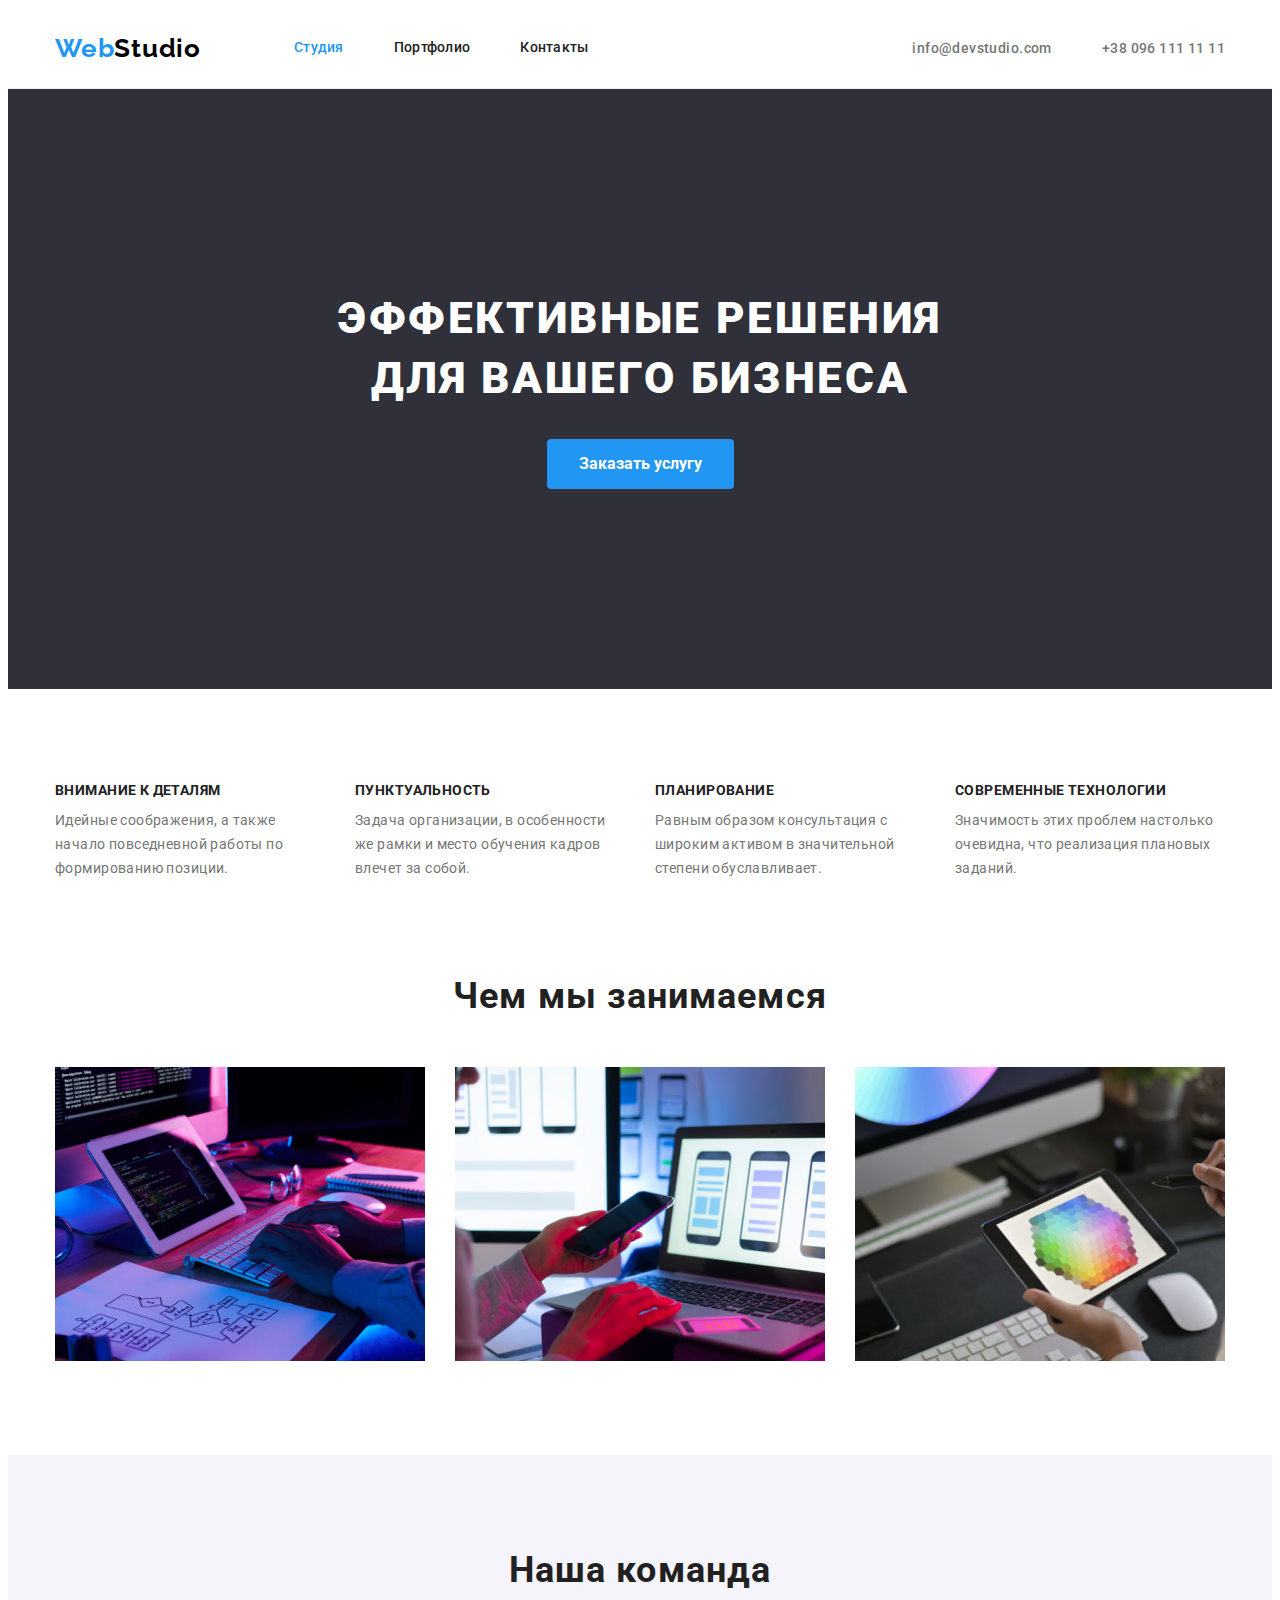
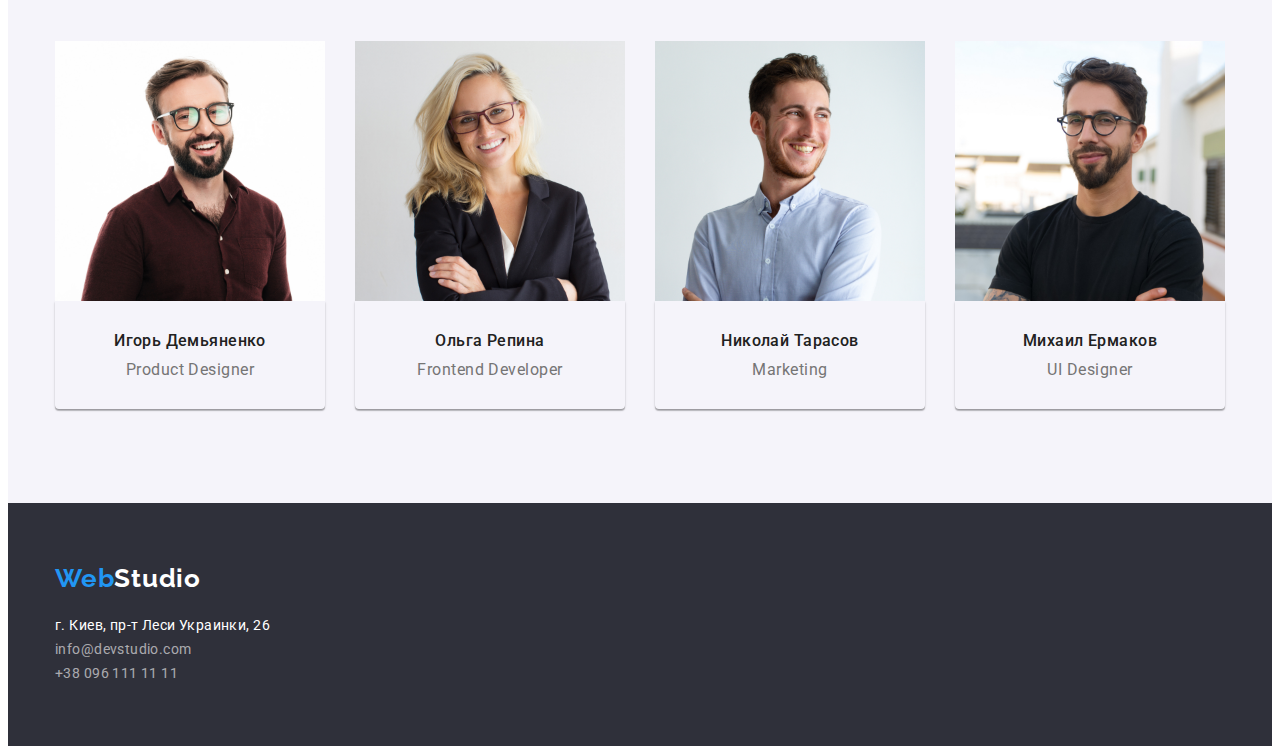
==== index.html @ 3db2ffa8 "Initial commit" ====
<!DOCTYPE html>
<html lang="ru">
<head>
    <meta charset="UTF-8">
    <meta http-equiv="X-UA-Compatible" content="IE=edge">
    <meta name="viewport" content="width=device-width, initial-scale=1.0">
    <title>Document</title>
<link href="https://fonts.googleapis.com/css2?family=Oleo+Script&family=Raleway:wght@700&family=Roboto:wght@400;500;700;900&display=swap" rel="stylesheet">
<link rel="stylesheet" href="https://cdnjs.cloudflare.com/ajax/libs/modern-normalize/1.1.0/modern-normalize.min.css" integrity="sha512-wpPYUAdjBVSE4KJnH1VR1HeZfpl1ub8YT/NKx4PuQ5NmX2tKuGu6U/JRp5y+Y8XG2tV+wKQpNHVUX03MfMFn9Q==" crossorigin="anonymous" referrerpolicy="no-referrer" />
    <link rel="stylesheet" href="./CSS/styles.css">
    <!--<style>
        a {text-decoration: none;}
        li {list-style-type: none;}
    </style>-->
</head>
<body>
    <!--Шапка сайта-->

    <header class="header">
     <div class="container general-nav">
      <nav class="nav header-container">
        <a class="nav-logo-link link" href=""><span class="logo">Web</span>Studio</a>
        <ul class="nav-list list">
            <li class="nav-item item"><a class="nav-link link current" href="./index.html">Студия</a></li>
            <li class="nav-item item"><a class="nav-link link" href="./portfolio.html">Портфолио</a></li>
            <li class="nav-item item"><a class="nav-link link" href="">Контакты</a></li>
        </ul>
      </nav>
        <ul class="header-contact">
            <li class="contact-item item"><a class="contact-link link" href="mailto:info@devstudio.com">info@devstudio.com</a></li>
            <li class="contact-item item"><a class="contact-link link" href="tel:+380961111111">+38 096 111 11 11</a></li>
        </ul>
     </div>
    </header>

<!--Уникальная часть-->
    <main>
        <!--Герой-->
        <section class="hero">
         <div class="container">
            <h1 class="hero-title">Эффективные решения для вашего бизнеса</h1>
            <button class="hero-btn" type="button">Заказать услугу</button>
         </div>
        </section>

         <!--Особенности-->
     <section class="peculiarities">
      <div class="container">
         <h2 class="visually-hidden">Особенности</h2>
         <ul class="peculiarity-list">
            <li class="peculiarity-item item">
                <h3 class="peculiarity-title">Внимание к деталям</h3>
                <p class="peculiarity-text">Идейные соображения, а также начало повседневной работы по формированию позиции.</p>
            </li>
            <li class="peculiarity-item item">
                <h3 class="peculiarity-title">Пунктуальность</h3>
                <p class="peculiarity-text">Задача организации, в особенности же рамки и место обучения кадров влечет за собой.</p>
            </li>
            <li class="peculiarity-item item">
                <h3 class="peculiarity-title">Планирование</h3>
                <p class="peculiarity-text">Равным образом консультация с широким активом в значительной степени обуславливает.</p>
            </li>
            <li class="peculiarity-item item">
                <h3 class="peculiarity-title">Современные технологии</h3>
                <p class="peculiarity-text">Значимость этих проблем настолько очевидна, что реализация плановых заданий.</p>
            </li>
         </ul>
      </div>
     </section>

     <section class="performance">
     <div class="container performance-container">
        <!---Области деятельности-->
        <h2 class="performance-title">Чем мы занимаемся</h2>
        <ul class="performance-list">
            <li class="performance-item item">
                <img class="performance-img" src="./images/img1.jpg" alt="верстка" width="370" height="294">
            </li>
            <li class="performance-item item">
                <img class="performance-img" src="./images/img2.jpg" alt="мобильный дизайн" width="370" height="294">
            </li>
            <li class="performance-item item">
                <img class="performance-img" src="./images/img3.jpg" alt="стилизация" width="370" height="294">
            </li>
        </ul>
     </div>
     </section>
     <section class="team">
        <!---Представители команды-->
     <div class="container">
        <h2 class="team-caption">Наша команда</h2>
        <ul class="team-list">
            <li class="team-item item">
                <img class="team-img" src="./images/imgID.jpg" alt="Демьяненко" width="270" height="260">
                <div class="container-team">
                <h3 class="team-title">Игорь Демьяненко</h3>
                <p class="team-text" lang="en">Product Designer</p>
                </div>
            </li>
            <li class="team-item item">
                <img class="team-img" src="./images/imgOR.jpg" alt="Репина" width="270" height="260">
                <div class="container-team">
                <h3 class="team-title">Ольга Репина</h3>
                <p class="team-text" lang="en">Frontend Developer</p></div> 
            </li>
            <li class="team-item item">
                <img class="team-img" src="./images/imgNT.jpg" alt="Тарасов" width="270" height="260">
                <div class="container-team">
                <h3 class="team-title">Николай Тарасов</h3>
                <p class="team-text" lang="en">Marketing</p></div>
            </li>
            <li class="team-item item">
                <img class="team-img" src="./images/imgME.jpg" alt="Ермаков" width="270" height="260">
                <div class="container-team">
                <h3 class="team-title">Михаил Ермаков</h3> 
                <p class="team-text" lang="en">UI Designer</p></div> 
            </li>
        </ul>
     </div>
     </section>
</main>
    
    <footer class="footer">
     <div class="container">
        <a class="footer-logo-link link" href=""><span class="logo">Web</span>Studio</a>
        <address class="footer-address">
         <ul class="address-list"> 
            <li class="address-item item"><a class="adress-location link" href="https://goo.gl/maps/wizjQyX9kH2uUNJ5A" target="_blank" rel="noopener noreferrer">г. Киев, пр-т Леси Украинки, 26</a></li>
            <li class="address-item item"><a class="address-link link" href="mailto:info@devstudio.com">info@devstudio.com</a></li>
            <li class="address-item item"><a class="address-link link" href="tel:+380961111111">+38 096 111 11 11</a></li>
         </ul>
        </address>
     </div>
    </footer>
</body>
</html>
---- CSS/styles.css ----
*,
*::before,
*::after {
  box-sizing: border-box;
}

:root {
 /*Основные шрифты*/
--main-font: Roboto, sans-serif;
--sacondary-font: Raleway, sans-serif;
 /*Цвет текста*/
--main-color: #757575;
--white-text: #FFFFFF;
--select-color: #2196F3;
--bleak-text: #000000;
--main-grey: #212121;
/*Цвет фона*/
--main-background: #FFFFFF;
--footer-background: #2F303A;
--section-background: #F5F4FA;
/*Цвет кнопок*/
--activ-btn: #188CE8;
/*Цвет рамки*/
--border-style: 1px solid #EEEEEE;
--border-header: 1px solid #ECECEC;
}
h1, h2, h3, h4, h5, p, ul, ol {
    margin-top: 0;
    margin-bottom: 0;
}
ul, ol {
    padding-left: 0;
}

.container {
    margin-left: auto;
    margin-right: auto;
    width: 1200px;
    padding-left: 15px;
    padding-right: 15px;
    /*outline: 2px solid tomato;*/
}
body {
    color: var(--main-color);
    background-color: var(--main-background);
    font-family: var(--main-font);
    font-weight: 400;
    font-size: 14px;
    line-height: 1,71;
    letter-spacing: 0.03em;
}
.header {
    /*position: absolute;
    width: 1600px;
    height: 80px;
    left: 0px;
    top: 0px;*/
    background: var(--main-background);
    border-bottom: var(--border-header);
}
.visually-hidden {
    position: absolute;
  width: 1px;
  height: 1px;
  margin: -1px;
  border: 0;
  padding: 0;
  
  white-space: nowrap;
  clip-path: inset(100%);
  clip: rect(0 0 0 0);
  overflow: hidden;
}
              /*Логотип*/
.nav-logo-link, .footer-logo-link {
    font-family: var(--sacondary-font);
    font-weight: 700;
    font-size: 26px;
    line-height: 1.19;
    letter-spacing: 0.03em;}
.nav-logo-link {
    margin-right: 93px;    
}   

.nav-logo-link {
    color: var(--bleak-text);}
.footer-logo-link {
    color: var(--white-text);}
.logo {
    color: var(--select-color)}
.nav-link {
    display: block;
    padding-top: 32px;
    padding-bottom: 32px;
    /*margin-right: 50px;*/
}
.contact-link {
    display: block;
    padding-top: 32px;
    padding-bottom: 32px;
    /*margin-left: 50px; */  
}
.nav-item {
    margin-right: 50px;
}
.contact-item {
    margin-left: 50px;
}
.nav-item:last-child {
    margin-right: 0;
}
.contact-item:first-child {
    margin-left: 0;
}

.team {
    background-color: var(--section-background);
}
.list {
    padding-left: 0;
    /*margin: 0;
    padding: 0;*/
}
.link {
    text-decoration: none;}
.item {
    list-style-type: none;}
.nav-link {
font-family: var(--main-font);
font-weight: 500;
font-size: 14px;
line-height: 1.14;
letter-spacing: 0.02em;
color: var(--main-grey);
}
.contact-link {
    /*padding-top: 32px;
    padding-bottom: 32px;*/
    font-weight: 500;
    color: var(--main-color);
}
/*.contact-link li {
    outline: 2px solid turquoise;   
}*/
.nav-link:hover,
.nav-link:focus, .contact-link:hover, .contact-link:focus {
    color: var(--select-color);
}
.link.current {
    color: var(--select-color);
}
.header-container, .nav-list, .header-contact {
    display: flex;
}
.nav {
    align-items: center;   
}
.general-nav {
    display: flex;
    align-items: center;
    justify-content: space-between;
}
         /*Герой*/

.hero {
    /*width: 1600px;
height: 600px;
left: 0px;
top: 80px;*/
/*position: absolute;*/
text-align: center;
padding-bottom: 200px;
padding-top: 200px;
background: var(--footer-background);}
.hero-title {
    max-width: 700px;
    margin-left: auto;
    margin-right: auto;
font-family: var(--main-font);
font-weight: 900;
font-size: 44px;
line-height: 1.36;
letter-spacing: 0.06em;
text-transform: uppercase;
margin-bottom: 30px;
color: var(--white-text); }
          /*Кнопка*/
.hero-btn {
    /*width: 200px;
    height: 50px;
    left: 700px;*/
    padding: 10px 32px;
    font-family: var(--main-font);
    font-weight: 700;
    font-size: 16px;
    line-height: 1.88;
    text-align: center;
    border-radius: 4px;
    border: 0;
    border-color: var(--select-color);
    color: var(--white-text);
    background-color: var(--select-color);
}
.hero-btn:hover, .hero-btn:focus {
    background-color: var(--activ-btn);
    border-color: var(--activ-btn);
}
       /*Особенности*/
.performance {
    padding-bottom: 94px;   
}
.peculiarity-list {
    display: flex;
}
.peculiarity-item {
    width: calc(100% - 3*30px/ 4);
}
.peculiarity-item:not(:last-child) {
    margin-right: 30px;
}
.team, .peculiarities {
    padding-bottom: 94px;
    padding-top: 94px;   
}
.peculiarity-title {
    margin-bottom: 10px;
font-family: var(--main-font);
font-weight: 700;
font-size: 14px;
line-height: 1.14;
letter-spacing: 0.03em;
text-transform: uppercase;
color: var(--main-grey)}
.peculiarity-text {
    font-family: var(--main-font);
font-weight: normal400;
font-size: 14px;
line-height: 1.71;
letter-spacing: 0.03em;
color: var(--main-color);
}
      /*Команда*/
.team {
    text-align: center;
background-color: var(--section-background);    
}
.team-item {
    border-radius: 0 0 4px 4px;
    /*background-color: aqua;*/
}
.team-list {
    display: flex;
    /*width: 1600px;
    background-color: var(--section-background);*/
}
.team-caption {
    margin-bottom: 50px;
}
.team-item:not(:last-child) {
    margin-right: 30px;
    width: calc(100% - 3*30px/ 4);
}
.team-img {
   /* margin-bottom: 30px;*/
}
.container-team {
    padding-top: 30px;
    padding-bottom: 30px;
    border-radius: 0 0 4px 4px;
    box-shadow: 0px 1px 3px rgba(0, 0, 0, 0.12), 0px 1px 1px rgba(0, 0, 0, 0.14), 0px 2px 1px rgba(0, 0, 0, 0.2);
}
.team-title {
    font-family: var(--main-font);
    font-weight: 500;
    font-size: 16px;
    line-height: 1.19;
    margin-bottom: 10px;
/*
letter-spacing: 0.03em;*/
color: var(--main-grey);
}
.team-text {
    font-family: var(--main-font);
    font-weight: 400;
    font-size: 16px;
    line-height: 1.19;
/* text-align: center;*/
    letter-spacing: 0.03em;
    /*margin-bottom: 30px;*/
    color: var(--main-color);
}
.performance-list {
    display: flex;
    /*width: calc(100% - 2*30px/ 3); */ 
}
.performance-item:not(:last-child) {
    margin-right: 30px;
}
.performance-title {
    margin-bottom: 50px;
    font-family: var(--main-font);
    font-weight: 700;
    font-size: 36px;
    line-height: 1.17;
    text-align: center;
    letter-spacing: 0.03em;
    color: var(--main-grey);
}
.performance-img, .team-img, .project-img {
    display: block;
}
.team-caption {
    font-family: var(--main-font);
    font-weight: 700;
    font-size: 36px;
    line-height: 1.17;
    text-align: center;
    letter-spacing: 0.03em;
    color: var(--main-grey);
}
          /*Футер*/
.footer {
    padding-top: 60px;
    padding-bottom: 60px;
    /*position: absolute;
    width: 1600px;
    height: 252px;*/
    color: var(--white-text);
    background: var(--footer-background)
}
.footer-address {
    margin-top: 20px;
}
.adress-location, .address-link {
    font-style: normal;
    font-family: var(--main-font);
    font-weight: 400;
    font-size: 14px;
    line-height: 1.71;
}
.adress-location {
    color: var(--white-text)}
.address-link {
        color: rgba(255, 255, 255, 0.6);}

 /*Портфолио*/
 .project {
     padding-top: 94px;
     padding-bottom: 94px;
     /*margin-right: -15px;
    margin-left: -15px;*/
 }
 .filter-list {
     display: flex;
     justify-content: center;
     /*margin-bottom: 34px;
     padding-bottom: 16px;*/
     margin-bottom: 50px;  
 }
 .filter-item:not(:last-child) {
    margin-right: 8px;
}
 .filter-btn {
     cursor: pointer;
    font-family: var(--main-font);
    font-weight: 500;
    font-size: 16px;
    font-style: normal;
    line-height: 1.63;
    text-align: center;
    letter-spacing: 0.03em;
    border-radius: 4px;
    border: 0;
    padding: 6px 22px;
    color: var(--main-grey);
    background: var(--section-background);
 }
 .filter-btn:hover, .filter-btn:focus {
    color: var(--white-text);
    background: var(--select-color);
    /*border-color: #2196F3;*/}
.project-item {
   /* width: calc(100% - 3*30px/3);*/
    margin-right: 30px;
    /*margin-left: 15px;*/
    margin-bottom: 30px;
}
.project-item:nth-child(3n) {
    margin-right: 0;
}
.project-item:nth-last-child(-n + 3) {
    margin-bottom: 0;
}
.project-list {
    list-style: none;
    display: flex;
    flex-wrap: wrap;
    /*justify-content: center;*/
    margin: 0;
    padding: 0;
    }
.container-project {
    padding-top: 20px;
    padding-left: 24px;
    padding-bottom: 20px;
    padding-right: 24px;
    border-right: var(--border-style);
    border-bottom: var(--border-style);
    border-left: var(--border-style);
}
.project-title {
    font-family: var(--main-font);
    font-weight: 700;
    font-size: 18px;
    line-height: 2;
    letter-spacing: 0.06em;
    margin-bottom: 4px;
   
    color: var(--main-grey);}
.project-text {
    font-family: var(--main-font);
    font-weight: 400;
    font-size: 16px;
    line-height: 1.88;
    letter-spacing: 0.03em;
    /*margin-bottom: 20px;
    margin-left: 24px;*/
    color: var(--main-color)}
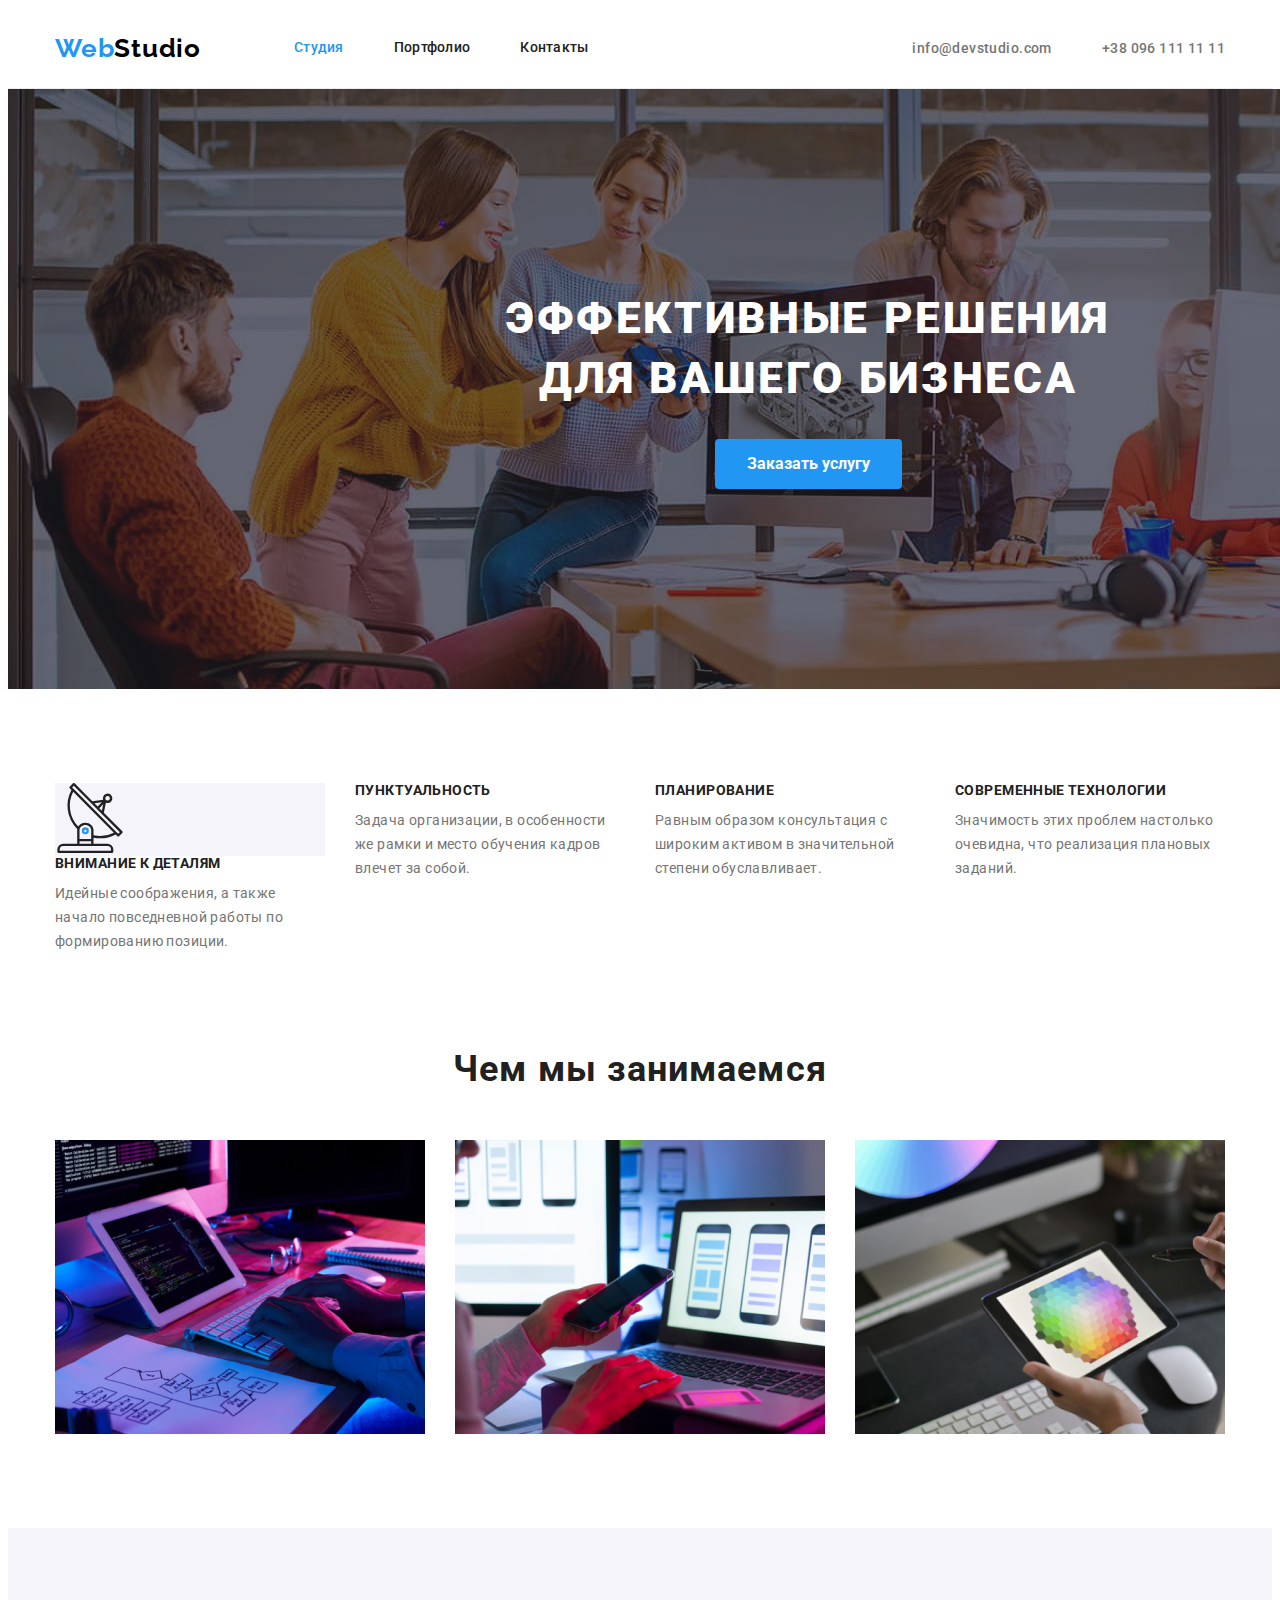
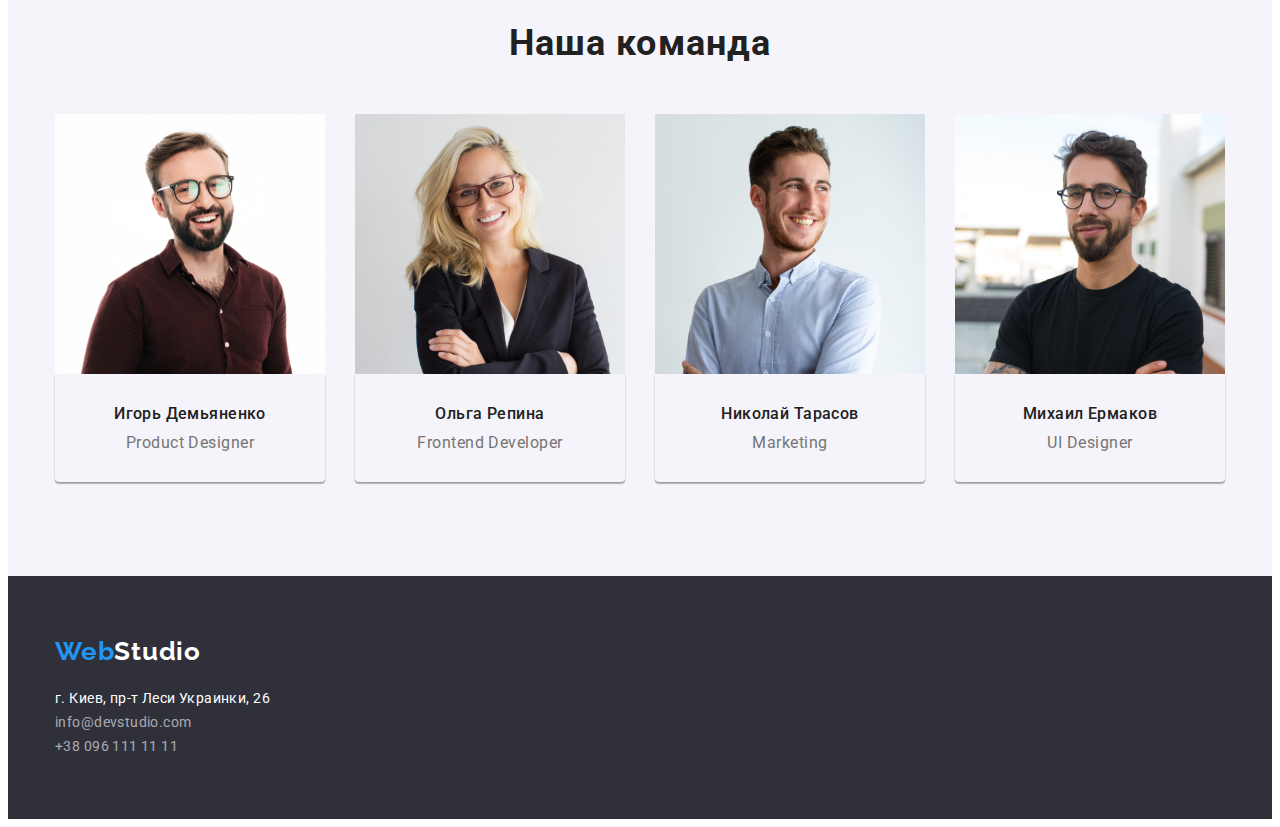
==== commit 7e01c59d: "Устанавливает многослойный фон Героя" ====
--- a/index.html
+++ b/index.html
@@ -49,6 +49,11 @@
          <h2 class="visually-hidden">Особенности</h2>
          <ul class="peculiarity-list">
             <li class="peculiarity-item item">
+                <div class="peculiarity">
+                <svg class="icon-peculiarity" width="70" height="70">
+                 <use href="./images/icons.svg#antenna"></use>
+                </svg>
+                </div>
                 <h3 class="peculiarity-title">Внимание к деталям</h3>
                 <p class="peculiarity-text">Идейные соображения, а также начало повседневной работы по формированию позиции.</p>
             </li>
--- a/CSS/styles.css
+++ b/CSS/styles.css
@@ -163,15 +163,23 @@
          /*Герой*/
 
 .hero {
-    /*width: 1600px;
+width: 1600px;
 height: 600px;
+margin-left: auto;
+margin-right: auto;/*
 left: 0px;
 top: 80px;*/
 /*position: absolute;*/
 text-align: center;
 padding-bottom: 200px;
 padding-top: 200px;
-background: var(--footer-background);}
+background-image:
+linear-gradient( to right, rgba(47, 48, 58, 0.4), rgba(47, 48, 58, 0.4)),
+url(../images/Hero.jpg);
+background-color: var(--footer-background);
+background-repeat: no-repeat;
+background-position: center;
+background-size: cover;}
 .hero-title {
     max-width: 700px;
     margin-left: auto;
@@ -209,6 +217,12 @@
 .performance {
     padding-bottom: 94px;   
 }
+.peculiarity {
+    background-color: var(--section-background);
+}
+.icon-peculiarity {
+ fill: tomato;   
+}
 .peculiarity-list {
     display: flex;
 }
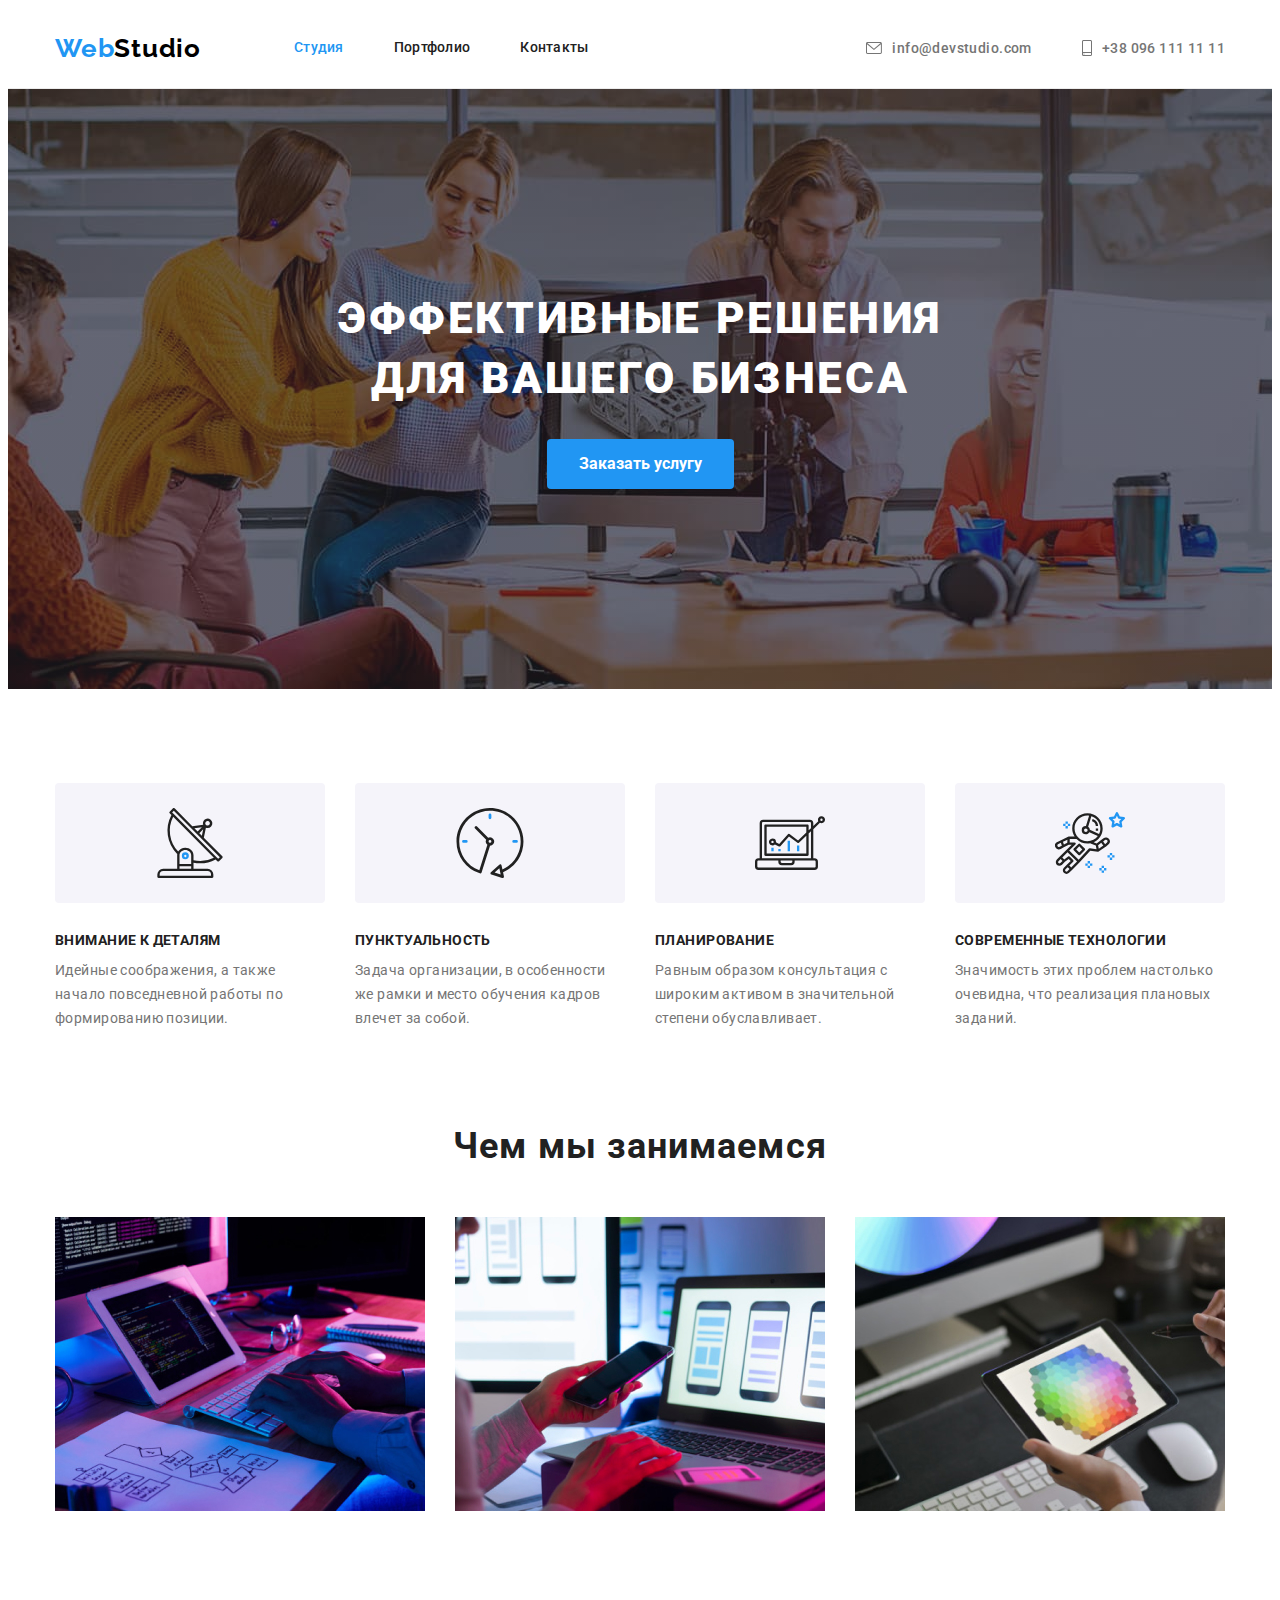
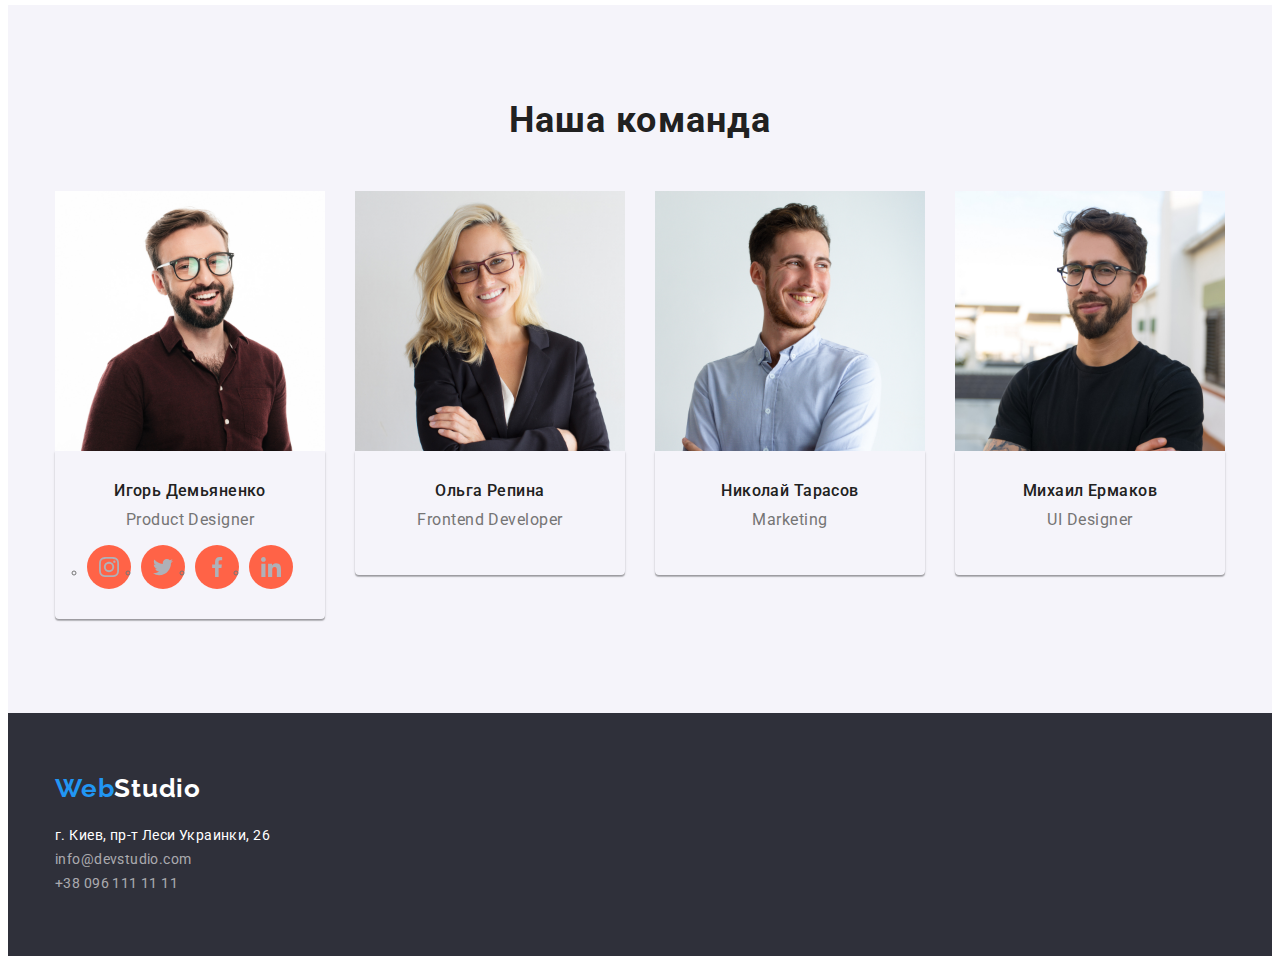
==== commit 44fb67a0: "Добавляет ссылки на соцсети в команде" ====
--- a/index.html
+++ b/index.html
@@ -27,8 +27,16 @@
         </ul>
       </nav>
         <ul class="header-contact">
-            <li class="contact-item item"><a class="contact-link link" href="mailto:info@devstudio.com">info@devstudio.com</a></li>
-            <li class="contact-item item"><a class="contact-link link" href="tel:+380961111111">+38 096 111 11 11</a></li>
+            <li class="contact-item item">
+                <a class="contact-link link" href="mailto:info@devstudio.com">
+                    <svg class="icon-contact" width="16" height="12">
+                        <use href="./images/icons.svg#envelope"></use>
+                       </svg>info@devstudio.com</a></li>
+            <li class="contact-item item">
+                <a class="contact-link link" href="tel:+380961111111">
+                    <svg class="icon-contact" width="10" height="16">
+                        <use href="./images/icons.svg#smartphone"></use>
+                       </svg>+38 096 111 11 11</a></li>
         </ul>
      </div>
     </header>
@@ -58,14 +66,29 @@
                 <p class="peculiarity-text">Идейные соображения, а также начало повседневной работы по формированию позиции.</p>
             </li>
             <li class="peculiarity-item item">
+                <div class="peculiarity">
+                    <svg class="icon-peculiarity" width="70" height="70">
+                     <use href="./images/icons.svg#clock"></use>
+                    </svg>
+                    </div>
                 <h3 class="peculiarity-title">Пунктуальность</h3>
                 <p class="peculiarity-text">Задача организации, в особенности же рамки и место обучения кадров влечет за собой.</p>
             </li>
             <li class="peculiarity-item item">
+                <div class="peculiarity">
+                    <svg class="icon-peculiarity" width="70" height="70">
+                     <use href="./images/icons.svg#diagram"></use>
+                    </svg>
+                    </div>
                 <h3 class="peculiarity-title">Планирование</h3>
                 <p class="peculiarity-text">Равным образом консультация с широким активом в значительной степени обуславливает.</p>
             </li>
             <li class="peculiarity-item item">
+                <div class="peculiarity">
+                    <svg class="icon-peculiarity" width="70" height="70">
+                     <use href="./images/icons.svg#astronaut"></use>
+                    </svg>
+                    </div>
                 <h3 class="peculiarity-title">Современные технологии</h3>
                 <p class="peculiarity-text">Значимость этих проблем настолько очевидна, что реализация плановых заданий.</p>
             </li>
@@ -100,6 +123,26 @@
                 <div class="container-team">
                 <h3 class="team-title">Игорь Демьяненко</h3>
                 <p class="team-text" lang="en">Product Designer</p>
+                <ul class="social-networks">
+                    <li class="socials-item">
+                        <a class="socials-link" href="">
+                         <svg class="socials-icon" width="20" height="20"><use href="./images/icons.svg#instagram"></use></svg>
+                        </a>
+                    </li>
+                    <li class="socials-item"><a class="socials-link" href="">
+                        <svg class="socials-icon" width="20" height="20"><use href="./images/icons.svg#twitter"></use></svg>
+                    </a></li>
+                    <li class="socials-item">
+                        <a class="socials-link" href="">
+                            <svg class="socials-icon" width="20" height="20"><use href="./images/icons.svg#facebook"></use></svg>
+                           </a>
+                    </li>
+                    <li class="socials-item">
+                        <a class="socials-link" href="">
+                            <svg class="socials-icon" width="20" height="20"><use href="./images/icons.svg#linkedin"></use></svg>
+                           </a>
+                    </li>
+                </ul>
                 </div>
             </li>
             <li class="team-item item">
--- a/CSS/styles.css
+++ b/CSS/styles.css
@@ -23,6 +23,8 @@
 /*Цвет рамки*/
 --border-style: 1px solid #EEEEEE;
 --border-header: 1px solid #ECECEC;
+/**/
+--icon: #AFB1B8;
 }
 h1, h2, h3, h4, h5, p, ul, ol {
     margin-top: 0;
@@ -103,7 +105,13 @@
 .nav-item {
     margin-right: 50px;
 }
+.icon-contact {
+    margin-right: 10px;
+    fill: currentColor;
+}
 .contact-item {
+    display: flex;
+    align-items: center;
     margin-left: 50px;
 }
 .nav-item:last-child {
@@ -136,6 +144,8 @@
 .contact-link {
     /*padding-top: 32px;
     padding-bottom: 32px;*/
+    display: flex;
+    align-items: center;
     font-weight: 500;
     color: var(--main-color);
 }
@@ -146,6 +156,9 @@
 .nav-link:focus, .contact-link:hover, .contact-link:focus {
     color: var(--select-color);
 }
+/*.contact-link .icon-contact:hover, .contact-link .icon-contact:focus {
+    fill: accent color;
+}*/
 .link.current {
     color: var(--select-color);
 }
@@ -163,7 +176,7 @@
          /*Герой*/
 
 .hero {
-width: 1600px;
+max-width: 1600px;
 height: 600px;
 margin-left: auto;
 margin-right: auto;/*
@@ -218,10 +231,18 @@
     padding-bottom: 94px;   
 }
 .peculiarity {
+    width: 270px;
+    height: 120px;
+    display: flex;
+    justify-content: center;
+    align-items: center;
+    border-radius: 4px;
+    margin-bottom: 30px;
     background-color: var(--section-background);
 }
 .icon-peculiarity {
- fill: tomato;   
+    
+   
 }
 .peculiarity-list {
     display: flex;
@@ -300,7 +321,7 @@
     line-height: 1.19;
 /* text-align: center;*/
     letter-spacing: 0.03em;
-    /*margin-bottom: 30px;*/
+    margin-bottom: 16px;
     color: var(--main-color);
 }
 .performance-list {
@@ -331,6 +352,27 @@
     text-align: center;
     letter-spacing: 0.03em;
     color: var(--main-grey);
+}
+.social-networks {
+    display: flex;
+    justify-content: center;
+    align-items: center;
+}
+.socials-item:not(:last-child) {
+margin-right: 10px;
+}
+.socials-link {
+    display: flex;
+    justify-content: center;
+    align-items: center;
+    width: 44px;
+    height: 44px;
+    border-radius: 50%;
+    text-align: center;
+    background-color: tomato;
+}
+.socials-icon {
+    fill: var(--icon);
 }
           /*Футер*/
 .footer {
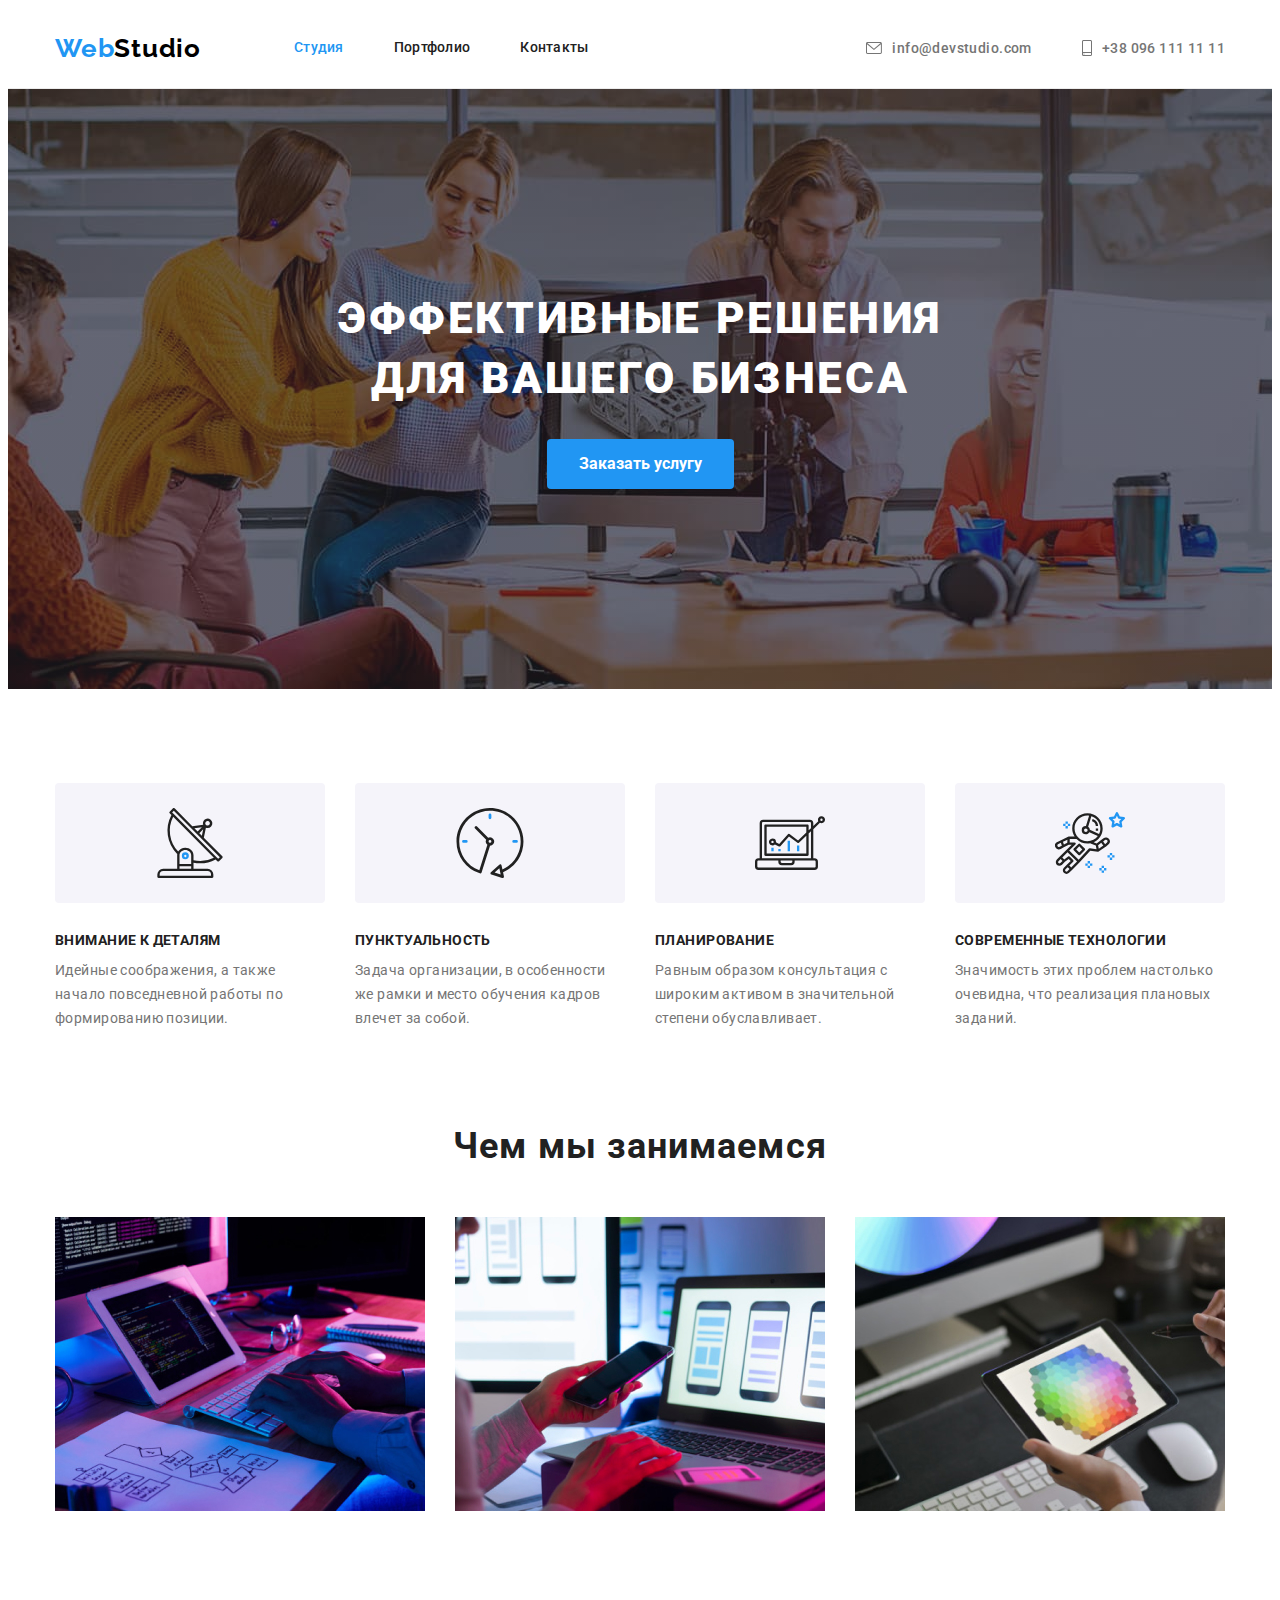
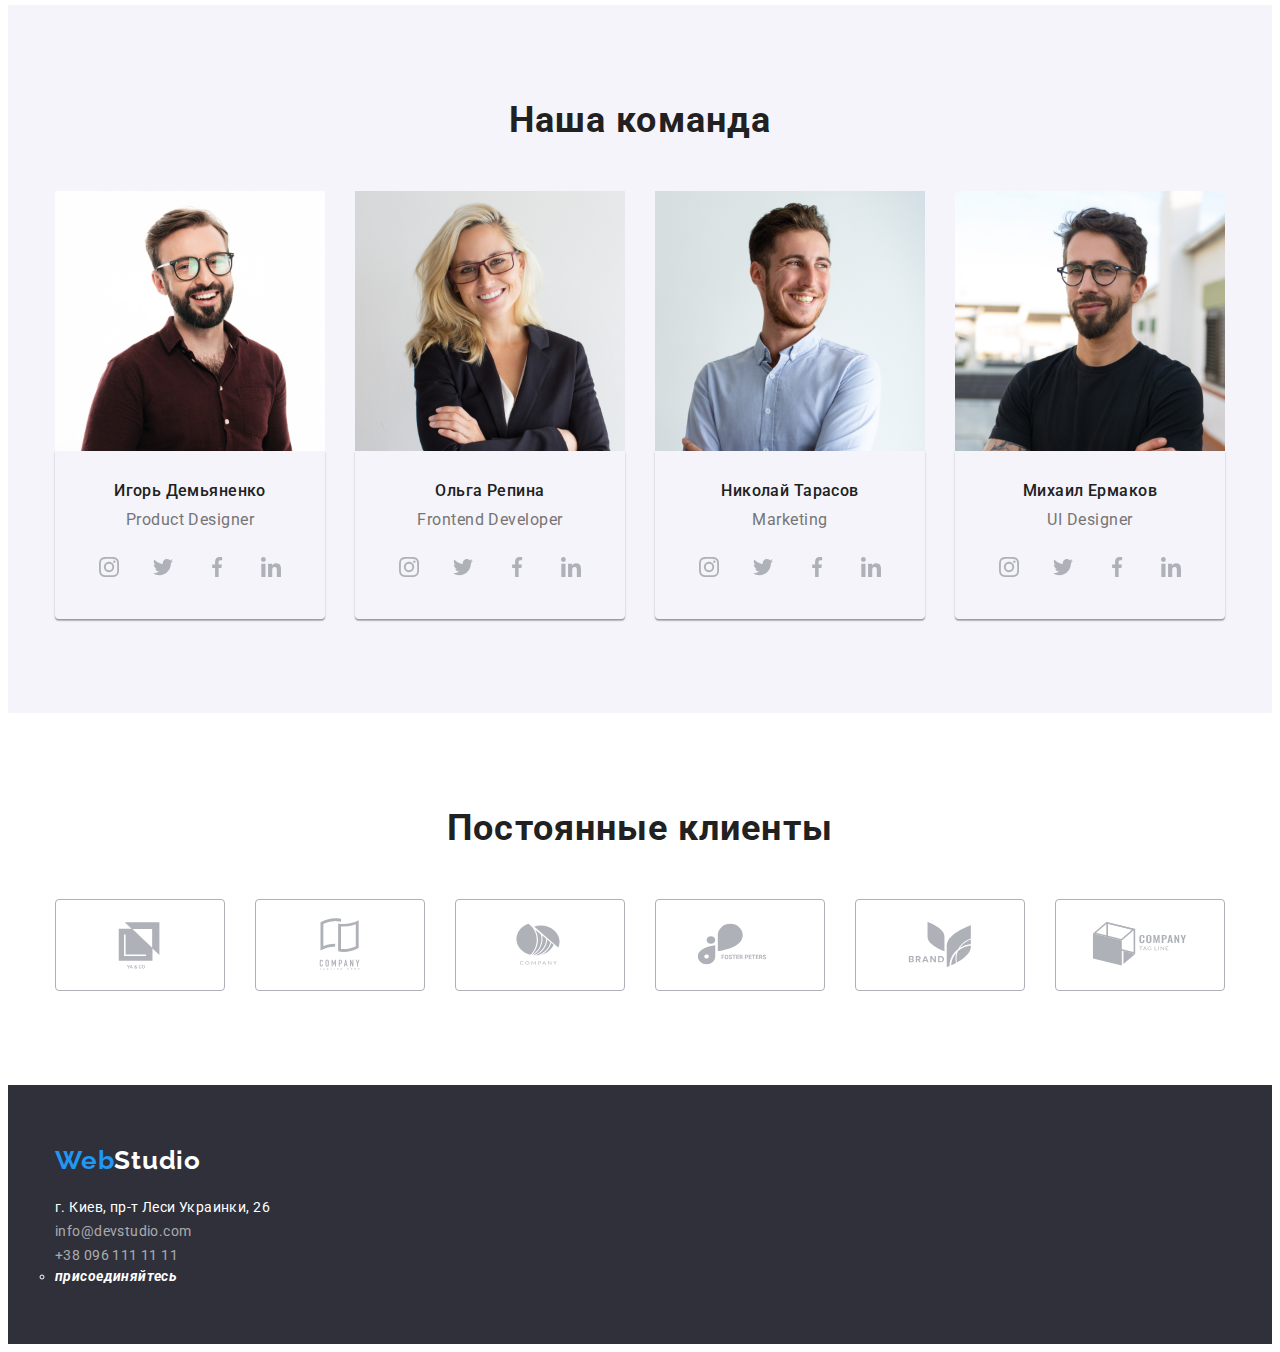
==== commit 2e8cb53b: "Добавляет секцию "клиенты"" ====
--- a/index.html
+++ b/index.html
@@ -124,20 +124,20 @@
                 <h3 class="team-title">Игорь Демьяненко</h3>
                 <p class="team-text" lang="en">Product Designer</p>
                 <ul class="social-networks">
-                    <li class="socials-item">
+                    <li class="socials-item item">
                         <a class="socials-link" href="">
                          <svg class="socials-icon" width="20" height="20"><use href="./images/icons.svg#instagram"></use></svg>
                         </a>
                     </li>
-                    <li class="socials-item"><a class="socials-link" href="">
+                    <li class="socials-item item"><a class="socials-link" href="">
                         <svg class="socials-icon" width="20" height="20"><use href="./images/icons.svg#twitter"></use></svg>
                     </a></li>
-                    <li class="socials-item">
+                    <li class="socials-item item">
                         <a class="socials-link" href="">
                             <svg class="socials-icon" width="20" height="20"><use href="./images/icons.svg#facebook"></use></svg>
                            </a>
                     </li>
-                    <li class="socials-item">
+                    <li class="socials-item item">
                         <a class="socials-link" href="">
                             <svg class="socials-icon" width="20" height="20"><use href="./images/icons.svg#linkedin"></use></svg>
                            </a>
@@ -149,35 +149,156 @@
                 <img class="team-img" src="./images/imgOR.jpg" alt="Репина" width="270" height="260">
                 <div class="container-team">
                 <h3 class="team-title">Ольга Репина</h3>
-                <p class="team-text" lang="en">Frontend Developer</p></div> 
+                <p class="team-text" lang="en">Frontend Developer</p>
+                <ul class="social-networks">
+                    <li class="socials-item item">
+                        <a class="socials-link" href="">
+                         <svg class="socials-icon" width="20" height="20"><use href="./images/icons.svg#instagram"></use></svg>
+                        </a>
+                    </li>
+                    <li class="socials-item item"><a class="socials-link" href="">
+                        <svg class="socials-icon" width="20" height="20"><use href="./images/icons.svg#twitter"></use></svg>
+                    </a></li>
+                    <li class="socials-item item">
+                        <a class="socials-link" href="">
+                            <svg class="socials-icon" width="20" height="20"><use href="./images/icons.svg#facebook"></use></svg>
+                           </a>
+                    </li>
+                    <li class="socials-item item">
+                        <a class="socials-link" href="">
+                            <svg class="socials-icon" width="20" height="20"><use href="./images/icons.svg#linkedin"></use></svg>
+                           </a>
+                    </li>
+                </ul>
+        
+            </div> 
             </li>
             <li class="team-item item">
                 <img class="team-img" src="./images/imgNT.jpg" alt="Тарасов" width="270" height="260">
                 <div class="container-team">
-                <h3 class="team-title">Николай Тарасов</h3>
-                <p class="team-text" lang="en">Marketing</p></div>
+                 <h3 class="team-title">Николай Тарасов</h3>
+                 <p class="team-text" lang="en">Marketing</p>
+                 <ul class="social-networks">
+                    <li class="socials-item item">
+                        <a class="socials-link" href="">
+                         <svg class="socials-icon" width="20" height="20"><use href="./images/icons.svg#instagram"></use></svg>
+                        </a>
+                    </li>
+                    <li class="socials-item item"><a class="socials-link" href="">
+                        <svg class="socials-icon" width="20" height="20"><use href="./images/icons.svg#twitter"></use></svg>
+                    </a></li>
+                    <li class="socials-item item">
+                        <a class="socials-link" href="">
+                            <svg class="socials-icon" width="20" height="20"><use href="./images/icons.svg#facebook"></use></svg>
+                           </a>
+                    </li>
+                    <li class="socials-item item">
+                        <a class="socials-link" href="">
+                            <svg class="socials-icon" width="20" height="20"><use href="./images/icons.svg#linkedin"></use></svg>
+                           </a>
+                    </li>
+                  </ul>
+            </div>
             </li>
             <li class="team-item item">
                 <img class="team-img" src="./images/imgME.jpg" alt="Ермаков" width="270" height="260">
                 <div class="container-team">
                 <h3 class="team-title">Михаил Ермаков</h3> 
-                <p class="team-text" lang="en">UI Designer</p></div> 
+                <p class="team-text" lang="en">UI Designer</p>
+                <ul class="social-networks">
+                    <li class="socials-item item">
+                        <a class="socials-link" href="">
+                         <svg class="socials-icon" width="20" height="20"><use href="./images/icons.svg#instagram"></use></svg>
+                        </a>
+                    </li>
+                    <li class="socials-item item"><a class="socials-link" href="">
+                        <svg class="socials-icon" width="20" height="20"><use href="./images/icons.svg#twitter"></use></svg>
+                    </a></li>
+                    <li class="socials-item item">
+                        <a class="socials-link" href="">
+                            <svg class="socials-icon" width="20" height="20"><use href="./images/icons.svg#facebook"></use></svg>
+                           </a>
+                    </li>
+                    <li class="socials-item item">
+                        <a class="socials-link" href="">
+                            <svg class="socials-icon" width="20" height="20"><use href="./images/icons.svg#linkedin"></use></svg>
+                           </a>
+                    </li>
+                </ul>
+            </div> 
             </li>
         </ul>
      </div>
+     </section>
+     <!--Постоянные клиенты-->
+     <section class="clients">
+         <div class="container">
+             <h2 class="clients-title">Постоянные клиенты</h2>
+             <ul class="clients-list">
+                <li class="clients-item item">
+                 <a class="clients-link link" href="">
+                 <svg class="clients-icon" width="106" height="60">
+                 <use href="./images/icons.svg#Logo1"></use>
+                 </svg>
+                 </a>
+                </li>
+                <li class="clients-item item">
+                    <a class="clients-link link" href="">
+                    <svg class="clients-icon" width="106" height="60">
+                    <use href="./images/icons.svg#Logo2"></use>
+                    </svg>
+                    </a></li>
+                <li class="clients-item item">
+                    <a class="clients-link link" href="">
+                    <svg class="clients-icon" width="106" height="60">
+                    <use href="./images/icons.svg#Logo3"></use>
+                    </svg>
+                    </a></li>
+                <li class="clients-item item">
+                    <a class="clients-link link" href="">
+                    <svg class="clients-icon" width="106" height="60">
+                    <use href="./images/icons.svg#Logo4"></use>
+                    </svg>
+                    </a></li>
+                <li class="clients-item item">
+                    <a class="clients-link link" href="">
+                    <svg class="clients-icon" width="106" height="60">
+                    <use href="./images/icons.svg#Logo5"></use>
+                    </svg>
+                    </a></li>
+                <li class="clients-item item">
+                    <a class="clients-link link" href="">
+                    <svg class="clients-icon" width="106" height="60">
+                    <use href="./images/icons.svg#Logo6"></use>
+                    </svg>
+                    </a></li>
+                 </ul>
+             
+         </div>
      </section>
 </main>
     
     <footer class="footer">
      <div class="container">
-        <a class="footer-logo-link link" href=""><span class="logo">Web</span>Studio</a>
-        <address class="footer-address">
+     <ul class="footer-list">
+         <li class="item">
+         <a class="footer-logo-link link" href=""><span class="logo">Web</span>Studio</a>
+         <address class="footer-address">
          <ul class="address-list"> 
             <li class="address-item item"><a class="adress-location link" href="https://goo.gl/maps/wizjQyX9kH2uUNJ5A" target="_blank" rel="noopener noreferrer">г. Киев, пр-т Леси Украинки, 26</a></li>
             <li class="address-item item"><a class="address-link link" href="mailto:info@devstudio.com">info@devstudio.com</a></li>
             <li class="address-item item"><a class="address-link link" href="tel:+380961111111">+38 096 111 11 11</a></li>
-         </ul>
+         </li>
+         <li class="">
+             <strong>присоединяйтесь</strong>
+             <ul>
+                 
+             </ul>
+
+         </li>
+        </ul>
         </address>
+     </ul>
      </div>
     </footer>
 </body>
--- a/CSS/styles.css
+++ b/CSS/styles.css
@@ -253,7 +253,7 @@
 .peculiarity-item:not(:last-child) {
     margin-right: 30px;
 }
-.team, .peculiarities {
+.team, .peculiarities, .clients {
     padding-bottom: 94px;
     padding-top: 94px;   
 }
@@ -324,11 +324,11 @@
     margin-bottom: 16px;
     color: var(--main-color);
 }
-.performance-list {
+.performance-list, .clients-list {
     display: flex;
     /*width: calc(100% - 2*30px/ 3); */ 
 }
-.performance-item:not(:last-child) {
+.performance-item:not(:last-child), .clients-item:not(:last-child) {
     margin-right: 30px;
 }
 .performance-title {
@@ -344,7 +344,7 @@
 .performance-img, .team-img, .project-img {
     display: block;
 }
-.team-caption {
+.team-caption, .clients-title {
     font-family: var(--main-font);
     font-weight: 700;
     font-size: 36px;
@@ -369,10 +369,39 @@
     height: 44px;
     border-radius: 50%;
     text-align: center;
-    background-color: tomato;
+    background-color: none;
 }
 .socials-icon {
     fill: var(--icon);
+}
+.socials-link:hover, .socials-link:focus {
+    background-color: var(--select-color);
+}
+.socials-icon:hover, .socials-icon:focus {
+    fill: var(--white-text);
+}
+/*Постоянные клиенты*/
+.clients-title{
+margin-bottom: 50px;
+}
+.clients-link {
+    display: flex;
+    justify-content: center;
+    align-items: center;
+    width: 170px;
+    height: 92px;
+    border: 1px solid var(--icon);
+    box-sizing: border-box;
+    border-radius: 4px;
+}
+.clients-icon {
+    fill: var(--icon);
+}
+.clients-link:hover, .clients-link:focus {
+    border-color: var(--select-color);
+}
+.clients-icon:hover, .clients-icon:focus {
+    fill: var(--select-color);
 }
           /*Футер*/
 .footer {
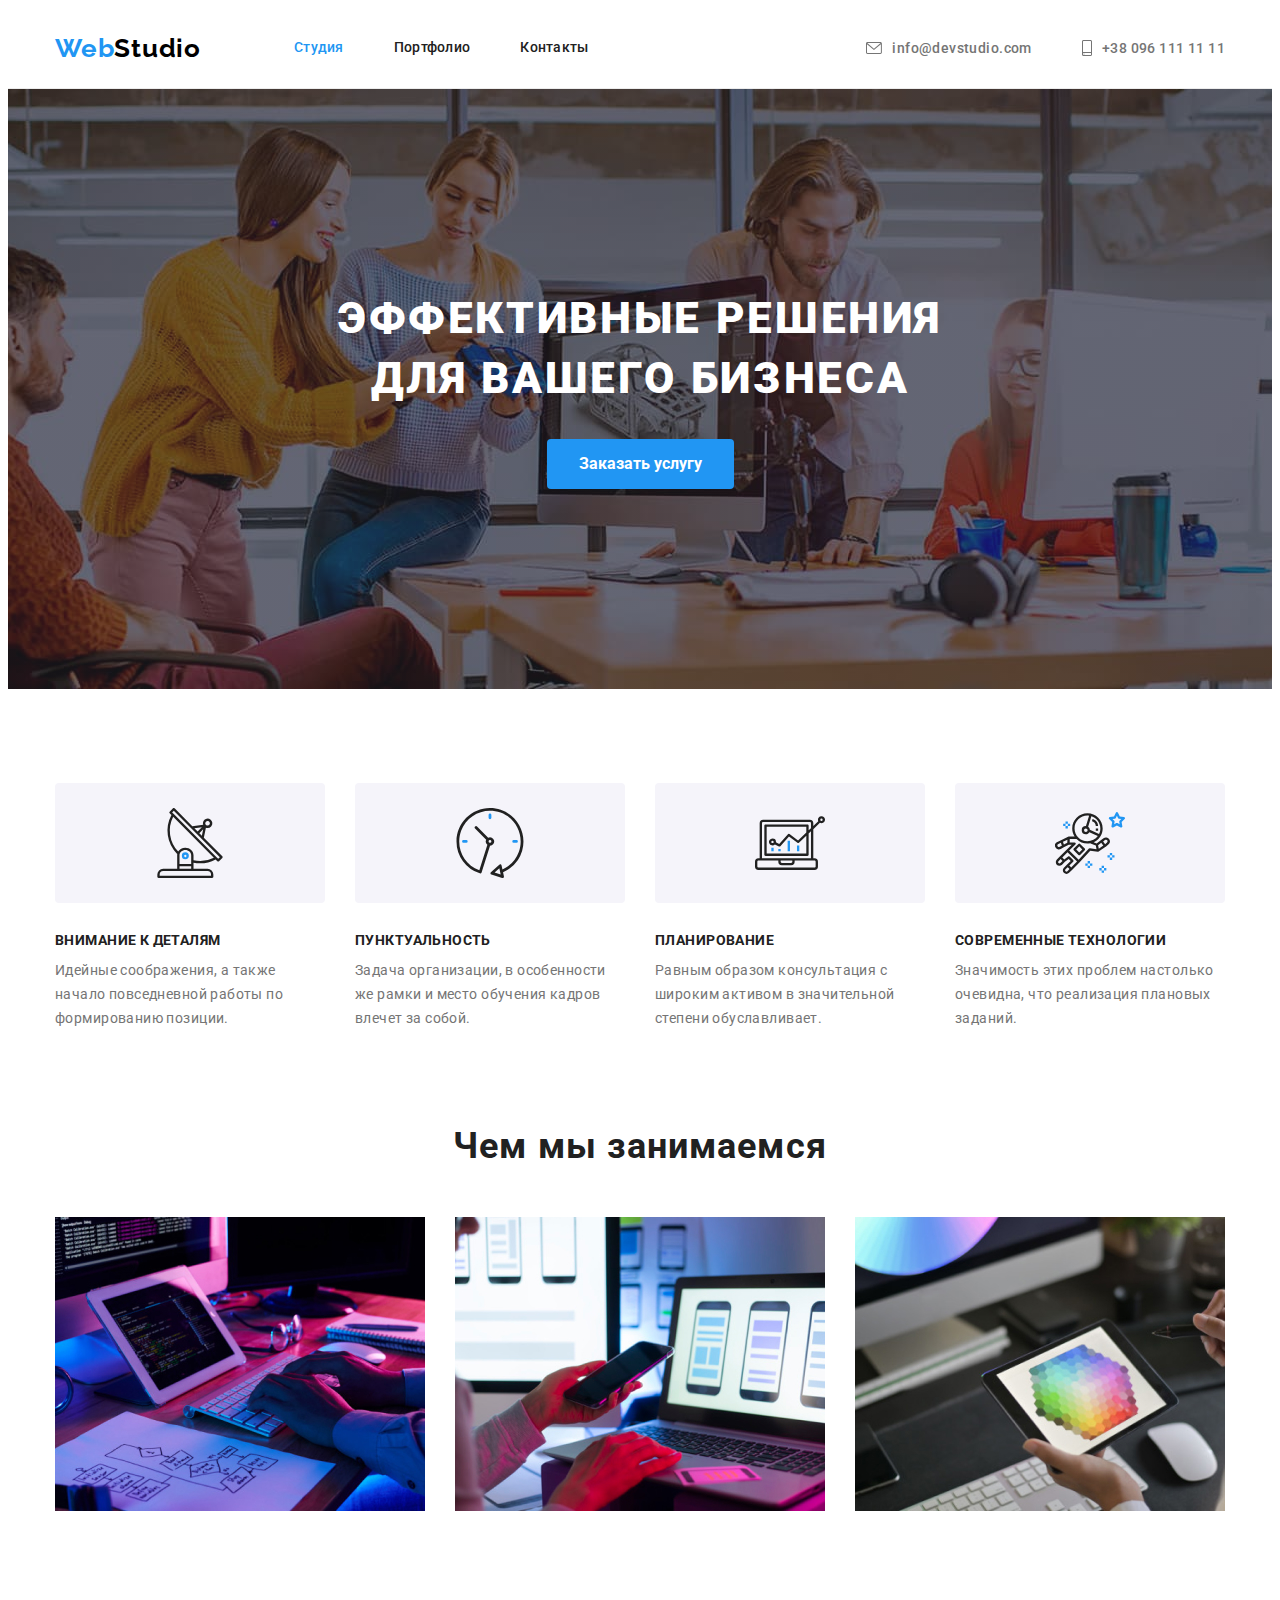
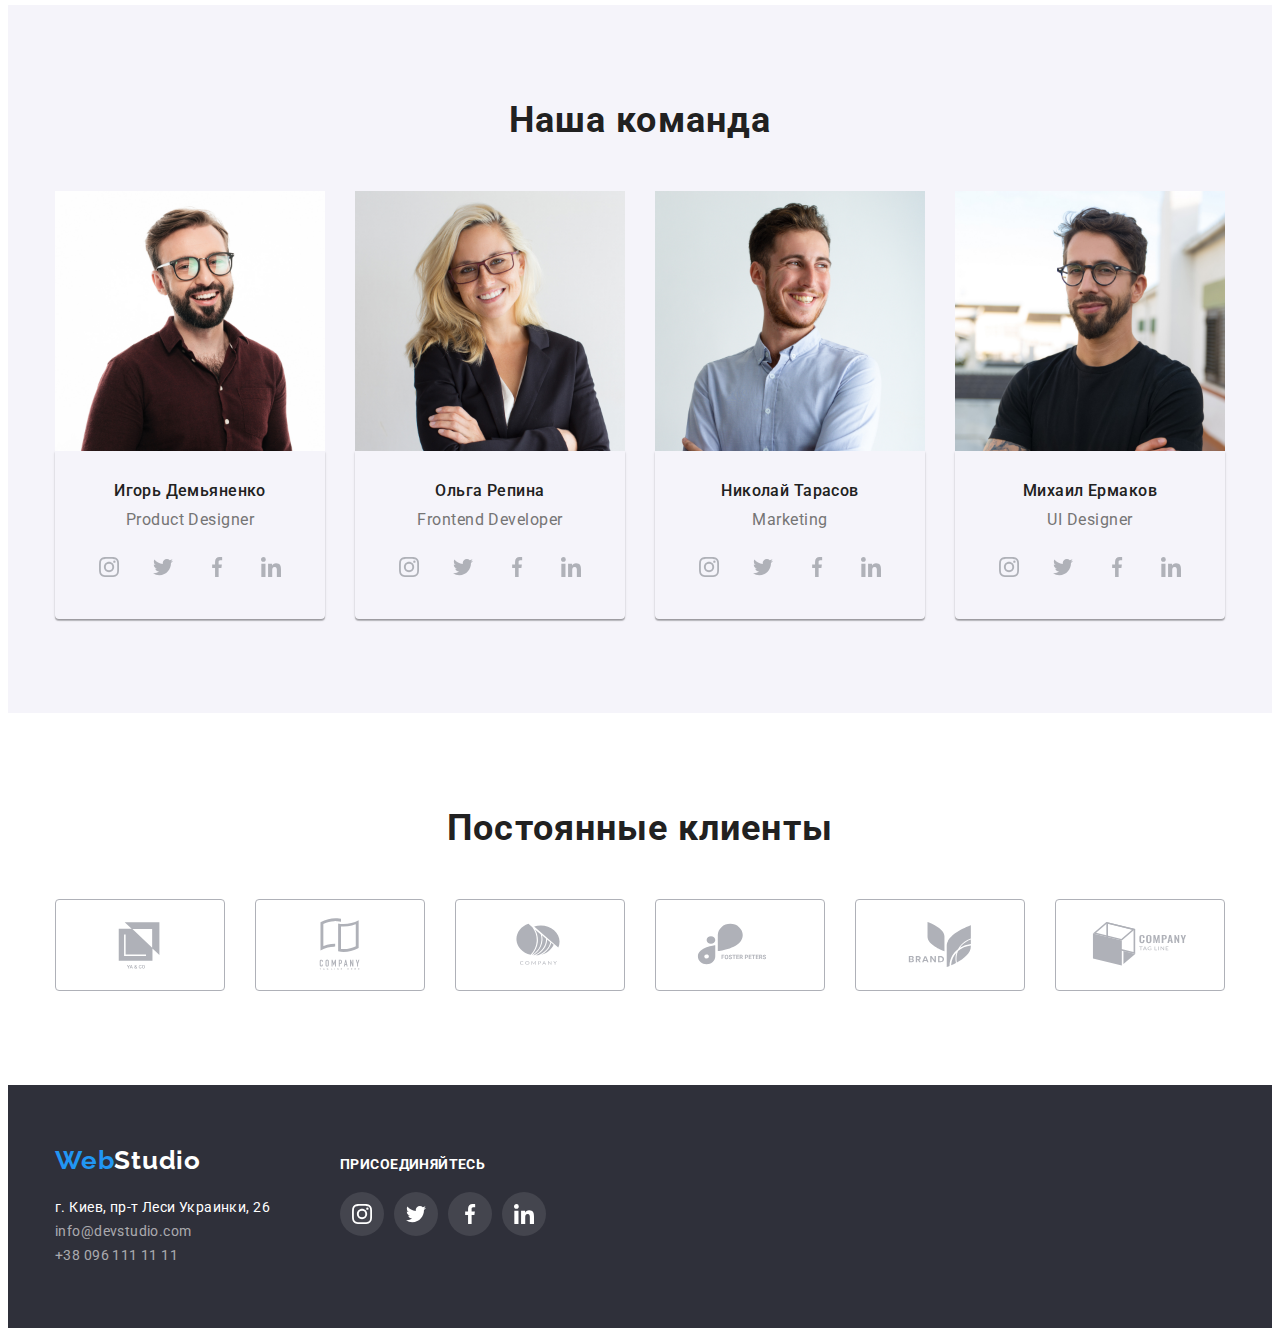
==== commit eb87fa65: "Подключает соцсети в футуре, добавляет интерактивную тень  карточек Портфолио" ====
--- a/index.html
+++ b/index.html
@@ -281,18 +281,36 @@
     <footer class="footer">
      <div class="container">
      <ul class="footer-list">
-         <li class="item">
+         <li class="footer-item item">
          <a class="footer-logo-link link" href=""><span class="logo">Web</span>Studio</a>
          <address class="footer-address">
          <ul class="address-list"> 
             <li class="address-item item"><a class="adress-location link" href="https://goo.gl/maps/wizjQyX9kH2uUNJ5A" target="_blank" rel="noopener noreferrer">г. Киев, пр-т Леси Украинки, 26</a></li>
             <li class="address-item item"><a class="address-link link" href="mailto:info@devstudio.com">info@devstudio.com</a></li>
             <li class="address-item item"><a class="address-link link" href="tel:+380961111111">+38 096 111 11 11</a></li>
-         </li>
-         <li class="">
-             <strong>присоединяйтесь</strong>
-             <ul>
-                 
+         </ul>
+        </li>
+         <li class="footer-item item">
+             <strong class="footer-registration">присоединяйтесь</strong>
+             <ul class="social-networks">
+                <li class="socials-item item">
+                    <a class="footer-socials-link" href="">
+                     <svg class="footer-icon" width="20" height="20"><use href="./images/icons.svg#instagram"></use></svg>
+                    </a>
+                </li>
+                <li class="socials-item item"><a class="footer-socials-link" href="">
+                    <svg class="footer-icon" width="20" height="20"><use href="./images/icons.svg#twitter"></use></svg>
+                </a></li>
+                <li class="socials-item item">
+                    <a class="footer-socials-link" href="">
+                        <svg class="footer-icon" width="20" height="20"><use href="./images/icons.svg#facebook"></use></svg>
+                       </a>
+                </li>
+                <li class="socials-item item">
+                    <a class="footer-socials-link" href="">
+                        <svg class="footer-icon" width="20" height="20"><use href="./images/icons.svg#linkedin"></use></svg>
+                       </a>
+                </li>   
              </ul>
 
          </li>
--- a/CSS/styles.css
+++ b/CSS/styles.css
@@ -361,7 +361,7 @@
 .socials-item:not(:last-child) {
 margin-right: 10px;
 }
-.socials-link {
+.socials-link, .footer-socials-link {
     display: flex;
     justify-content: center;
     align-items: center;
@@ -369,6 +369,8 @@
     height: 44px;
     border-radius: 50%;
     text-align: center;
+}
+.socials-link {
     background-color: none;
 }
 .socials-icon {
@@ -413,6 +415,26 @@
     color: var(--white-text);
     background: var(--footer-background)
 }
+.footer-registration {
+    display: block;
+    text-decoration: none;
+    font-family: var(--main-font);
+font-style: normal;
+font-weight: 700;
+font-size: 14px;
+line-height: 1,14;
+letter-spacing: 0.03em;
+text-transform: uppercase;
+color: var(--white-text);
+margin-bottom: 20px;
+}
+.footer-list {
+    display: flex;
+    align-items: baseline;
+}
+.footer-item:not(:last-child) {
+    margin-right: 70px;
+}
 .footer-address {
     margin-top: 20px;
 }
@@ -427,7 +449,15 @@
     color: var(--white-text)}
 .address-link {
         color: rgba(255, 255, 255, 0.6);}
-
+.footer-icon {
+    fill: var(--white-text);
+}
+.footer-socials-link {
+    background-color: rgba(255, 255, 255, 0.1);
+}
+.footer-socials-link:hover, .footer-socials-link:focus {
+    background-color: var(--select-color);
+}
  /*Портфолио*/
  .project {
      padding-top: 94px;
@@ -476,6 +506,9 @@
 .project-item:nth-last-child(-n + 3) {
     margin-bottom: 0;
 }
+.project-item:hover, .project-item:focus {
+    box-shadow: 0px 1px 1px rgba(0, 0, 0, 0.12), 0px 4px 4px rgba(0, 0, 0, 0.06), 1px 4px 6px rgba(0, 0, 0, 0.16);   
+}
 .project-list {
     list-style: none;
     display: flex;
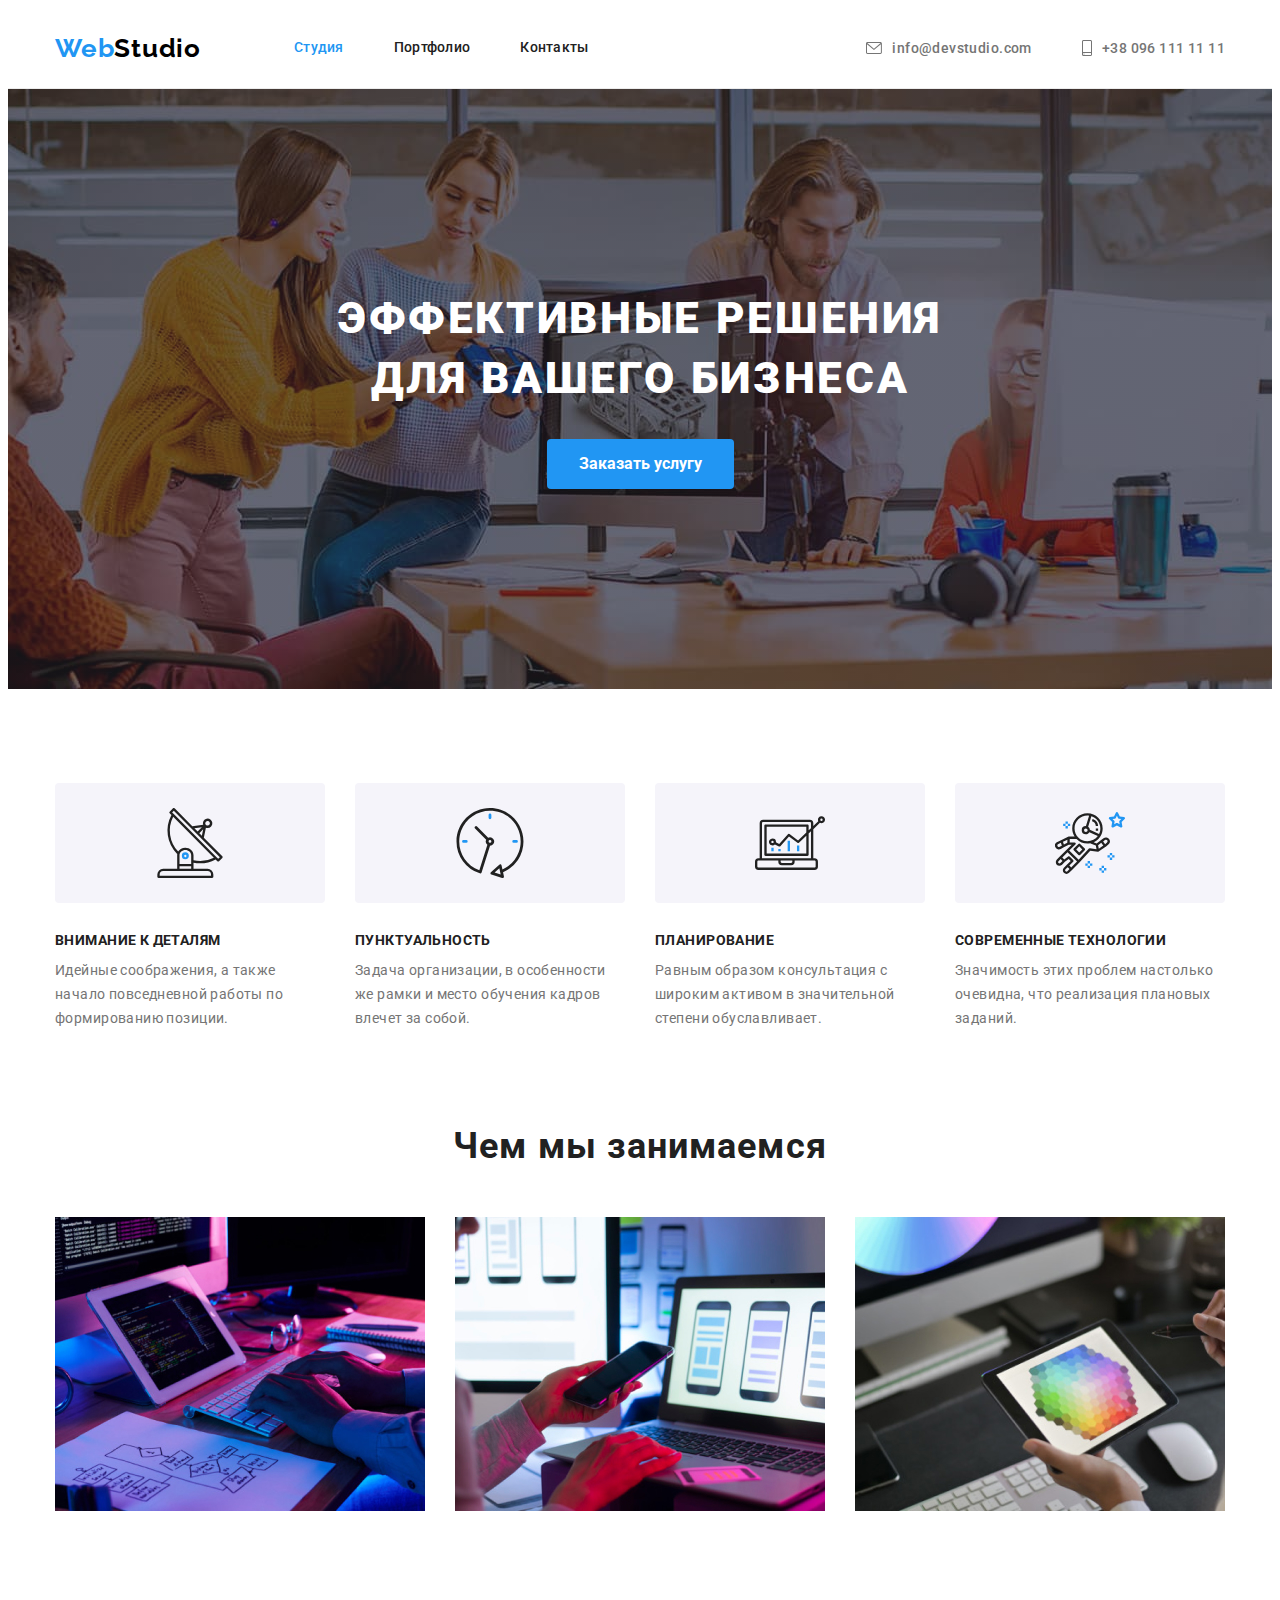
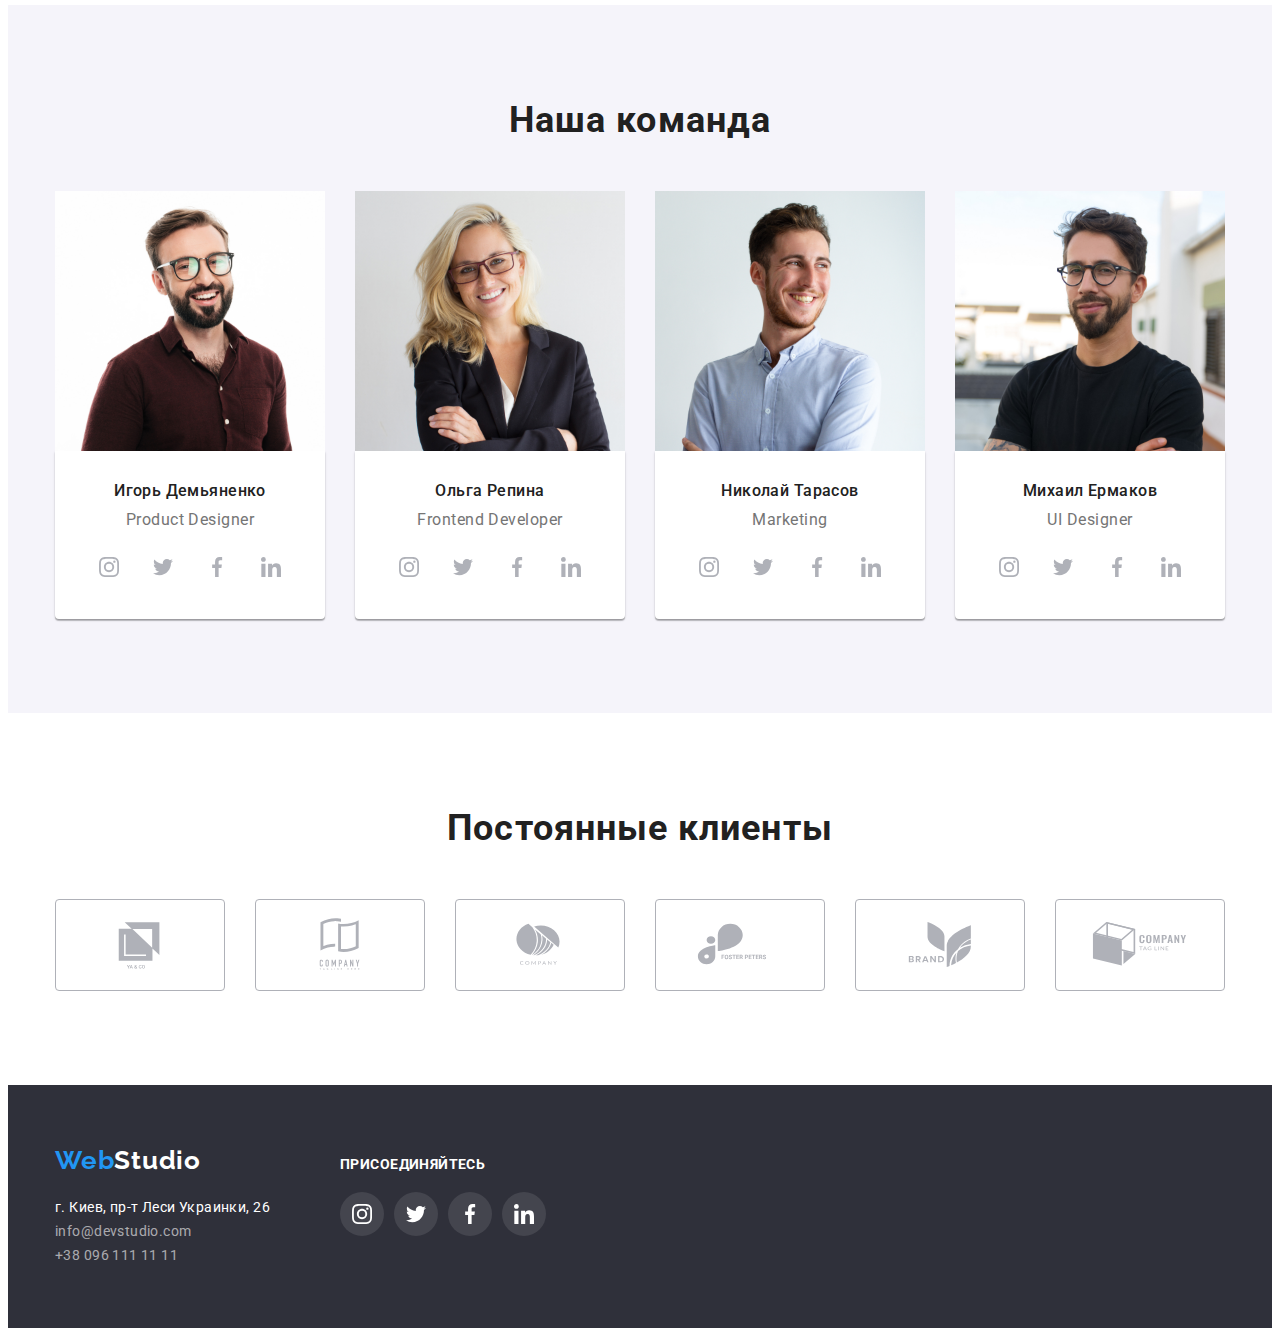
==== commit 15982dfd: "Вносит коррективы после первой проверки" ====
--- a/index.html
+++ b/index.html
@@ -279,9 +279,8 @@
 </main>
     
     <footer class="footer">
-     <div class="container">
-     <ul class="footer-list">
-         <li class="footer-item item">
+     <div class="container footer-contacts">
+        <div class="direct-contacts">
          <a class="footer-logo-link link" href=""><span class="logo">Web</span>Studio</a>
          <address class="footer-address">
          <ul class="address-list"> 
@@ -289,9 +288,11 @@
             <li class="address-item item"><a class="address-link link" href="mailto:info@devstudio.com">info@devstudio.com</a></li>
             <li class="address-item item"><a class="address-link link" href="tel:+380961111111">+38 096 111 11 11</a></li>
          </ul>
-        </li>
-         <li class="footer-item item">
-             <strong class="footer-registration">присоединяйтесь</strong>
+         </address>
+        </div>
+        
+        <div class="social-media">
+             <b class="footer-registration">присоединяйтесь</b>
              <ul class="social-networks">
                 <li class="socials-item item">
                     <a class="footer-socials-link" href="">
@@ -312,11 +313,7 @@
                        </a>
                 </li>   
              </ul>
-
-         </li>
-        </ul>
-        </address>
-     </ul>
+        </div>
      </div>
     </footer>
 </body>
--- a/CSS/styles.css
+++ b/CSS/styles.css
@@ -240,10 +240,6 @@
     margin-bottom: 30px;
     background-color: var(--section-background);
 }
-.icon-peculiarity {
-    
-   
-}
 .peculiarity-list {
     display: flex;
 }
@@ -281,6 +277,7 @@
 }
 .team-item {
     border-radius: 0 0 4px 4px;
+    background-color: var(--main-background);
     /*background-color: aqua;*/
 }
 .team-list {
@@ -301,6 +298,7 @@
 .container-team {
     padding-top: 30px;
     padding-bottom: 30px;
+    background-color: var(--main-background);
     border-radius: 0 0 4px 4px;
     box-shadow: 0px 1px 3px rgba(0, 0, 0, 0.12), 0px 1px 1px rgba(0, 0, 0, 0.14), 0px 2px 1px rgba(0, 0, 0, 0.2);
 }
@@ -319,7 +317,6 @@
     font-weight: 400;
     font-size: 16px;
     line-height: 1.19;
-/* text-align: center;*/
     letter-spacing: 0.03em;
     margin-bottom: 16px;
     color: var(--main-color);
@@ -372,14 +369,10 @@
 }
 .socials-link {
     background-color: none;
-}
-.socials-icon {
     fill: var(--icon);
 }
 .socials-link:hover, .socials-link:focus {
     background-color: var(--select-color);
-}
-.socials-icon:hover, .socials-icon:focus {
     fill: var(--white-text);
 }
 /*Постоянные клиенты*/
@@ -395,23 +388,16 @@
     border: 1px solid var(--icon);
     box-sizing: border-box;
     border-radius: 4px;
-}
-.clients-icon {
-    fill: var(--icon);
+    fill: var(--icon)
 }
 .clients-link:hover, .clients-link:focus {
     border-color: var(--select-color);
-}
-.clients-icon:hover, .clients-icon:focus {
     fill: var(--select-color);
 }
           /*Футер*/
 .footer {
     padding-top: 60px;
     padding-bottom: 60px;
-    /*position: absolute;
-    width: 1600px;
-    height: 252px;*/
     color: var(--white-text);
     background: var(--footer-background)
 }
@@ -428,11 +414,15 @@
 color: var(--white-text);
 margin-bottom: 20px;
 }
+.footer-contacts {
+    display: flex;
+    align-items: baseline;
+}
 .footer-list {
     display: flex;
     align-items: baseline;
 }
-.footer-item:not(:last-child) {
+.direct-contacts {
     margin-right: 70px;
 }
 .footer-address {
@@ -462,20 +452,17 @@
  .project {
      padding-top: 94px;
      padding-bottom: 94px;
-     /*margin-right: -15px;
-    margin-left: -15px;*/
  }
  .filter-list {
      display: flex;
      justify-content: center;
-     /*margin-bottom: 34px;
-     padding-bottom: 16px;*/
      margin-bottom: 50px;  
  }
  .filter-item:not(:last-child) {
     margin-right: 8px;
 }
  .filter-btn {
+     display: block;
      cursor: pointer;
     font-family: var(--main-font);
     font-weight: 500;
@@ -493,6 +480,7 @@
  .filter-btn:hover, .filter-btn:focus {
     color: var(--white-text);
     background: var(--select-color);
+    box-shadow: 0px 3px 1px rgba(0, 0, 0, 0.1), 0px 1px 2px rgba(0, 0, 0, 0.08), 0px 2px 2px rgba(0, 0, 0, 0.12);
     /*border-color: #2196F3;*/}
 .project-item {
    /* width: calc(100% - 3*30px/3);*/
@@ -506,7 +494,10 @@
 .project-item:nth-last-child(-n + 3) {
     margin-bottom: 0;
 }
-.project-item:hover, .project-item:focus {
+.project-link {
+    display: block;
+}
+.project-link:hover, .project-link:focus {
     box-shadow: 0px 1px 1px rgba(0, 0, 0, 0.12), 0px 4px 4px rgba(0, 0, 0, 0.06), 1px 4px 6px rgba(0, 0, 0, 0.16);   
 }
 .project-list {
@@ -533,8 +524,8 @@
     line-height: 2;
     letter-spacing: 0.06em;
     margin-bottom: 4px;
-   
     color: var(--main-grey);}
+
 .project-text {
     font-family: var(--main-font);
     font-weight: 400;
